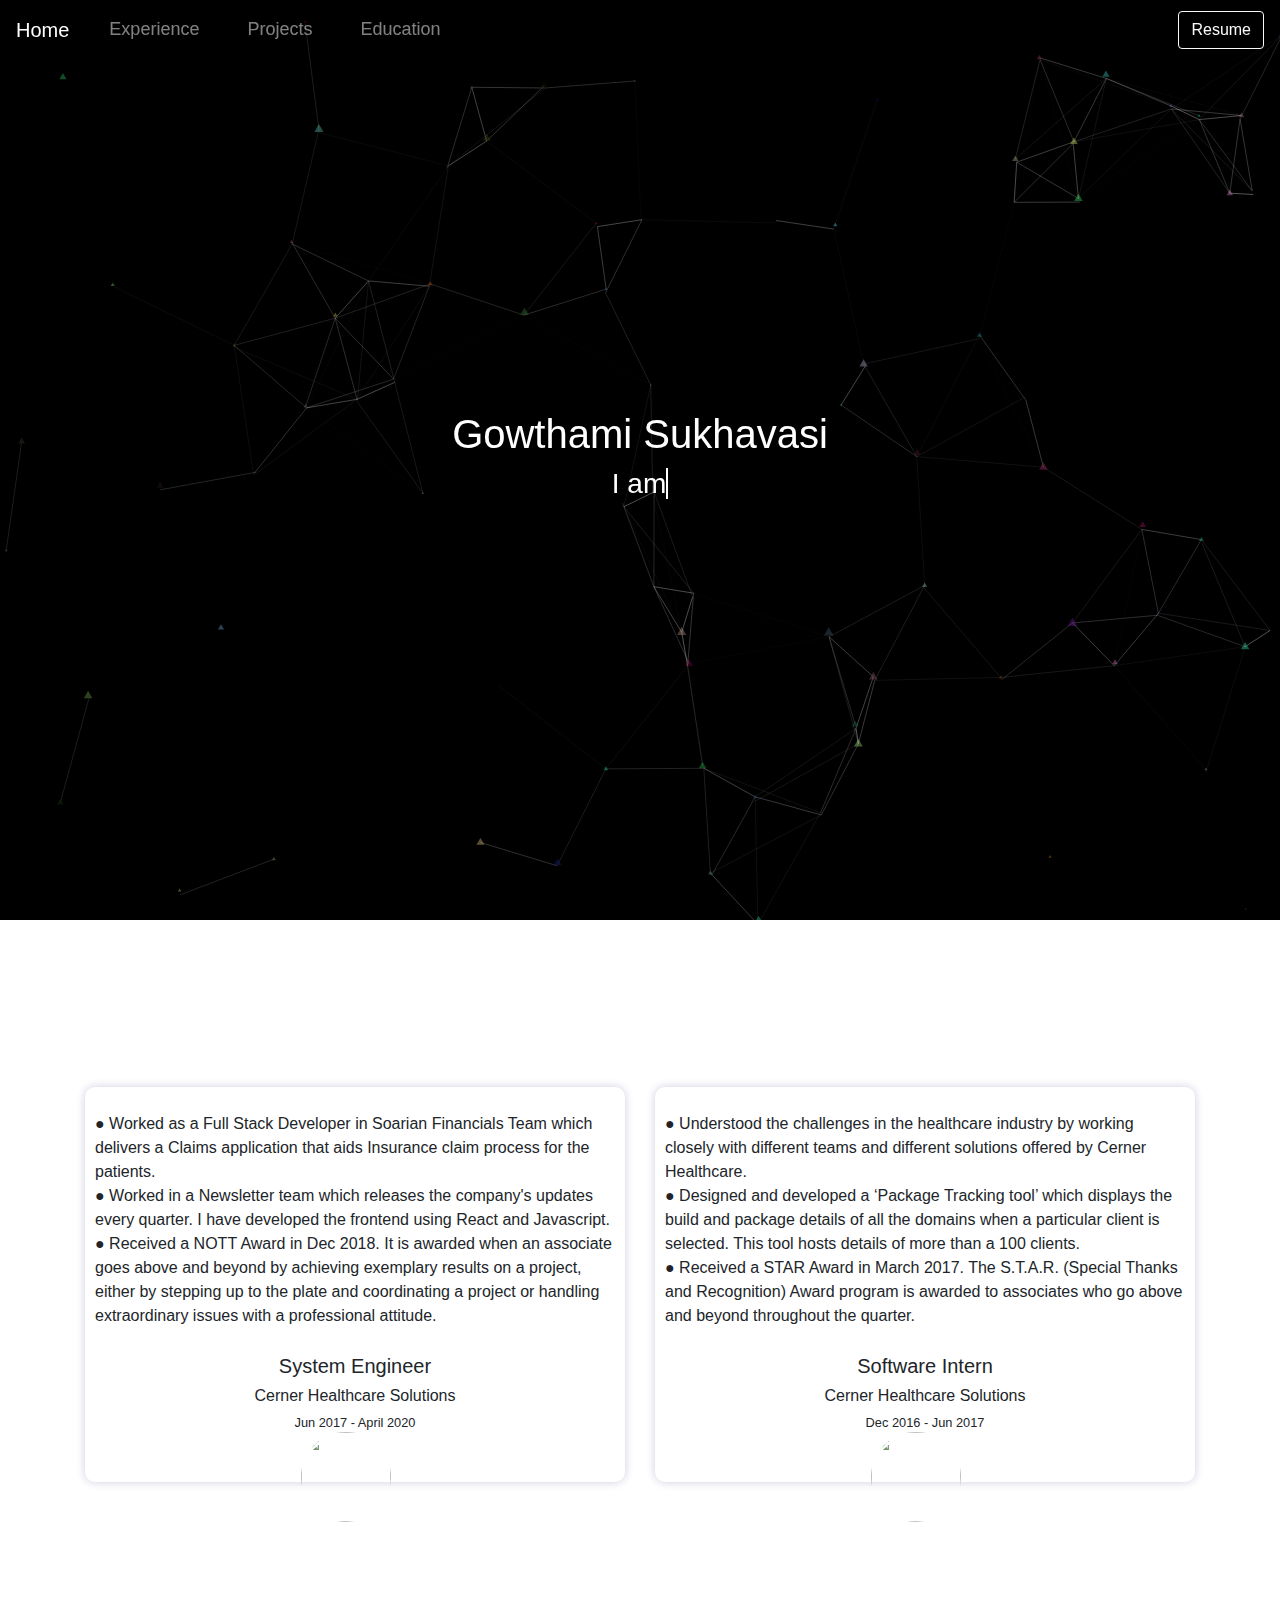
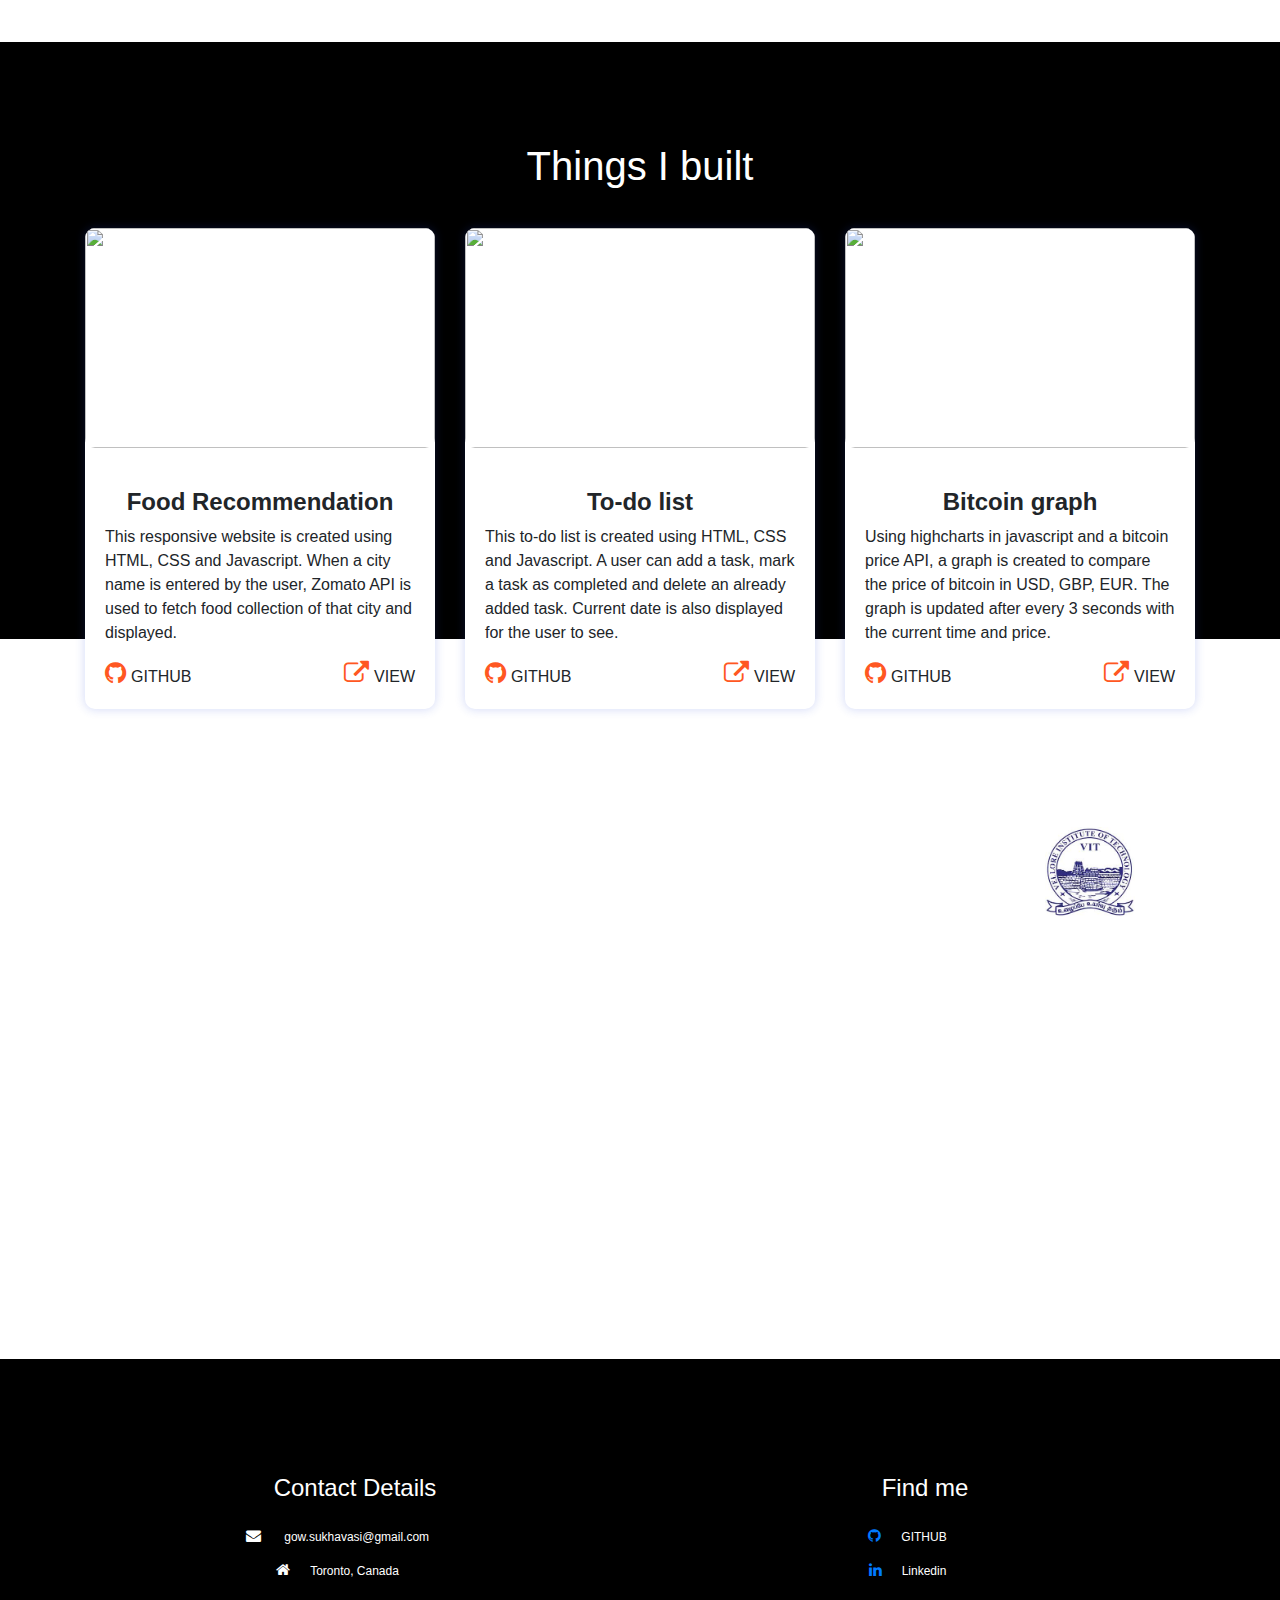
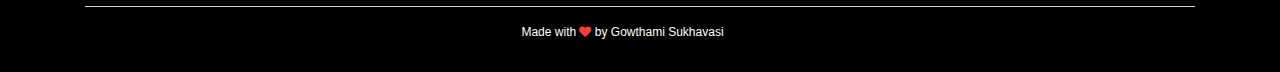
==== index.html @ 15482df0 "Added a typewriter effect" ====
<html>

<head>
    <title>Gowthami Sukhavasi Portfolio</title>
    <link rel="stylesheet" href="style.css">
    <meta name="viewport" content="width=device-width, initial-scale=1.0">
    <link rel="stylesheet" href="https://stackpath.bootstrapcdn.com/font-awesome/4.7.0/css/font-awesome.min.css">
    <link rel="stylesheet" href="https://stackpath.bootstrapcdn.com/bootstrap/4.3.1/css/bootstrap.min.css">
</head>

<body>
    <section class="header">
        <nav class="navbar navbar-expand-md navbar-dark fixed-top bg-transparent" id="nav">
            <a class="navbar-brand" href="#">Home</a>
            <button class="navbar-toggler" type="button" data-toggle="collapse" data-target="#navbarCollapse"
                aria-controls="navbarCollapse" aria-expanded="false" aria-label="Toggle navigation">
                <span class="navbar-toggler-icon"></span>
            </button>
            <div class="collapse navbar-collapse" id="navbarCollapse">
                <ul class="navbar-nav mr-auto">
                    <li class="nav-item ">
                        <a class="nav-link" href="#experience">Experience <span class="sr-only">(current)</span></a>
                    </li>
                    <li class="nav-item">
                        <a class="nav-link" href="#projects">Projects</a>
                    </li>
                    <li class="nav-item">
                        <a class="nav-link" href="#education">Education</span></a>
                    </li>
                </ul>
                <form class="form-inline mt-2 mt-md-0">
                    <button class="btn btn-outline-light my-2 my-sm-0" type="submit"
                        onclick="location.href='https://gowthami.live/Resume/'" target="_blank">Resume</button>
                </form>
            </div>
        </nav>
        <div class="name">
            <h2 class="para">Gowthami Sukhavasi</h2>
            <h3 class="typewrite" data-period="2000" data-type='["I am a Developer",
             "Code Enthusiast", "Love to read books", "Explore new places"]'>
            </h3>
        </div>
        <div id="particles-js"></div>
        <div class="scrolldown">
            <span></span>
            <span></span>
            <span></span>
        </div>
    </section>

    <section class="users-feedback" id="experience">
        <h1>Work Experience</h1>
        <div class="container">
            <div class="row">
                <div class="col-md-6 col-lg-6">
                    <div class="user-review">
                        <p>
                            ● Worked as a Full Stack Developer in Soarian Financials Team which delivers a Claims
                            application that aids Insurance claim process for the patients.
                            <br>
                            ● Worked in a Newsletter team which releases the company's updates every quarter. I have
                            developed the frontend using React and Javascript.
                            <br>
                            ● Received a NOTT Award in Dec 2018. It is awarded when an associate goes above and
                            beyond by achieving exemplary results on a project, either by stepping up to the plate and
                            coordinating a project or handling extraordinary issues with a professional attitude.
                        </p>
                        <h5>System Engineer</h5>
                        <h6>Cerner Healthcare Solutions</h6>
                        <small>Jun 2017 - April 2020</small>
                    </div>
                    <a href="https://www.cerner.com/" target="_blank"><img
                            src="https://media.glassdoor.com/sql/1242/cerner-squareLogo-1654696960872.png"></a>
                </div>
                <div class="col-md-6 col-lg-6">
                    <div class="user-review">
                        <p>● Understood the challenges in the healthcare industry by working closely with different
                            teams
                            and different solutions offered by Cerner Healthcare. <br>
                            ● Designed and developed a ‘Package Tracking tool’ which displays the build and package
                            details of all the domains when a particular client is selected. This tool hosts details of
                            more
                            than a 100 clients.<br>
                            ● Received a STAR Award in March 2017. The S.T.A.R. (Special Thanks and Recognition)
                            Award program is awarded to associates who go above and beyond throughout the quarter.
                        </p>
                        <h5>Software Intern</h5>
                        <h6>Cerner Healthcare Solutions</h6>
                        <small>Dec 2016 - Jun 2017</small>
                    </div>
                    <a href="https://www.cerner.com/" target="_blank"><img
                            src="https://media.licdn.com/dms/image/C560BAQGE9flTBMlYvA/company-logo_200_200/0/1654690655463?e=1678924800&v=beta&t=0joeyiTffqLihbryJXJaYa8uTlsFhrU3ZJEI7Dum-Hs"></a>
                </div>
            </div>
        </div>
    </section>

    <section class="features" id="projects">
        <h1>Things I built</h1>
        <div class="container">
            <div class="row">
                <div class="col-md-4">
                    <div class="feature-box">
                        <div class="feature-img">
                            <img
                                src="https://besthqwallpapers.com/Uploads/29-3-2018/46315/burgers-fast-food-delicious-food-sandwiches-harmful-food.jpg">
                        </div>
                        <div class="feature-details">
                            <h4 class="food_recommendation">Food Recommendation</h4>
                            <p>This responsive website is created using HTML, CSS and Javascript. When a city name is
                                entered by the user, Zomato API is used to fetch
                                food collection of that city and displayed.<br></p>
                            <div>
                                <span><a target="_blank"
                                        href="https://github.com/gowthami-sukhavasi/Food-recommendation"><i
                                            class="fa fa-github"></i></a>GITHUB</span>
                                <span style="float: right;"><a target="_blank"
                                        href=" https://gowthami.live/Food-recommendation/"><i
                                            class="fa fa-external-link"></i></a>VIEW</span>
                            </div>
                        </div>
                    </div>
                </div>
                <div class="col-md-4">
                    <div class="feature-box">
                        <div class="feature-img">
                            <img
                                src="https://image.freepik.com/free-photo/notes-list-christmas-composition-christmas-gift-knitted-blanket-pine-cones-fir-branches-wooden-white-background-flat-lay-top-view_3544-186.jpg">
                        </div>
                        <div class="feature-details">
                            <h4>To-do list</h4>
                            <p>This to-do list is created using HTML, CSS and Javascript.
                                A user can add a task, mark a task as completed and delete an already added task.
                                Current date is also displayed for the user to see.</p>
                            <div>
                                <span><a target="_blank" href="https://github.com/gowthami-sukhavasi/To-do-list"><i
                                            class="fa fa-github"></i></a>GITHUB</span>
                                <span style="float: right;"><a target="_blank"
                                        href="https://gowthami-sukhavasi.github.io/To-do-list/"><i
                                            class="fa fa-external-link"></i></a>VIEW</span>
                            </div>
                        </div>
                    </div>
                </div>
                <div class="col-md-4">
                    <div class="feature-box">
                        <div class="feature-img">
                            <img src="https://static.coindesk.com/wp-content/uploads/2018/03/btc-chart.jpg">
                        </div>
                        <div class="feature-details">
                            <h4>Bitcoin graph</h4>
                            <p> Using highcharts in javascript and a bitcoin price API, a graph is created to compare
                                the price of bitcoin in USD, GBP, EUR. The graph is updated after every 3 seconds with
                                the
                                current time and price.<br></p>
                            <div>
                                <span><a target="_blank" href="https://github.com/gowthami-sukhavasi/Bitcoin-price"><i
                                            class="fa fa-github"></i></a>GITHUB</span>
                                <span style="float: right;"><a target="_blank"
                                        href="https://gowthami-sukhavasi.github.io/Bitcoin-price/"><i
                                            class="fa fa-external-link"></i></a>VIEW</span>
                            </div>
                        </div>
                    </div>
                </div>
            </div>
        </div>
    </section>

    <section class="banner" id="education">
        <h1>Education</h1>
        <div class="banner-highlights">
            <div class="container">
                <div class="row">
                    <div class="col-xs-5 col-sm-6 col-md-8">
                        <h4>MS (Software Engineering)</h4>
                        <h6>May 2017</h6>
                        <h5>VIT University, Vellore, India</h5>
                        <p>Graduated with 8.93 CGPA</p>
                    </div>
                    <div class="col-xs-7 col-sm-6 col-md-4">
                        <a href="https://vit.ac.in/" target="_blank"><img src="img/VIT_Logo.jpg"></a>
                    </div>
                </div>
            </div>
        </div>
    </section>

    <section class="footer">
        <div class="container">
            <div class="row">
                <div class="col-md-6">
                    <h4>Contact Details</h4>
                    <!--<p><i class="fa fa-phone-square"></i></p>-->
                    <p><i class="fa fa-envelope"></i> gow.sukhavasi@gmail.com</p>
                    <p><i class="fa fa-home"></i>Toronto, Canada</p>
                </div>
                <div class="col-md-6">
                    <h4>Find me</h4>
                    <p><a href="https://github.com/gowthami-sukhavasi" target="_blank">
                            <i class="fa fa-github"></i></a>GITHUB</p>
                    <p><a href="https://www.linkedin.com/in/gowthami-sukhavasi/" target="_blank">
                            <i class="fa fa-linkedin" aria-hidden="true"></i></a>Linkedin</p>
                </div>
            </div>
            <hr>
            <p class="copyright">Made with <i class="fa fa-heart"></i> by Gowthami Sukhavasi</p>
        </div>
    </section>

    <script src="./jsfiles/main.js"></script>
    <script src="./jsfiles/particles.js"></script>
    <script src="./jsfiles/app.js"></script>
    <script src="./jsfiles/typewriter.js"></script>
    <script src="https://code.jquery.com/jquery-3.4.1.slim.min.js"
        integrity="sha384-J6qa4849blE2+poT4WnyKhv5vZF5SrPo0iEjwBvKU7imGFAV0wwj1yYfoRSJoZ+n"
        crossorigin="anonymous"></script>
    <script src="https://cdn.jsdelivr.net/npm/popper.js@1.16.0/dist/umd/popper.min.js"
        integrity="sha384-Q6E9RHvbIyZFJoft+2mJbHaEWldlvI9IOYy5n3zV9zzTtmI3UksdQRVvoxMfooAo"
        crossorigin="anonymous"></script>
    <script src="https://stackpath.bootstrapcdn.com/bootstrap/4.4.1/js/bootstrap.min.js"
        integrity="sha384-wfSDF2E50Y2D1uUdj0O3uMBJnjuUD4Ih7YwaYd1iqfktj0Uod8GCExl3Og8ifwB6"
        crossorigin="anonymous"></script>

</body>

</html>
---- style.css ----
* {
    padding: 0;
    margin: 0;
}

.header {
    height: 100%;
    background-color: black;
    background-size: cover;
    background-position: center;
    background-attachment: fixed;
    padding-top: 20px;
    color: #fff;
}

.name {
    display: flex;
    align-items: center;
    justify-content: center;
    /* Divs moved to center */
    position: absolute;
    font-weight: bold;
    width: 100%;
    height: 100vh;
}

.name .para {
    font-size: 40px;
    padding: 8px 24px;
    position: absolute;
    border-radius: 16px;
    /* for curved borders */
    transform: translateY(-50%);
}

.name .typewrite {
    padding-top: 35px;
}

#particles-js {
    background-color: black;
    /*background-image: linear-gradient(rgba(0,0,0,0.5),rgba(0,0,0,0.5)),url("https://www.itl.cat/pngfile/big/227-2271722_night-sky-1080p.jpg");
    */
    height: 100vh;
    background-size: cover;
    background-position: center;
}

.navbar li {
    padding-left: 1rem;
    padding-right: 1rem;
    font-size: large;
}

.navbar li:hover {
    font-size: large;
    font-weight: bold;
}

@media only screen and (max-width:424px) {
    .name .para {
        font-size: 30px;
    }
}

@media only screen and (max-width:324px) {
    .name .para {
        font-size: 20px;
    }
}

/*scroll animation*/
.scrolldown {
    position: absolute;
    bottom: 10px;
    left: 50%;
    width: 40px;
    height: 40px;

    transform: translateY(-80px) translateX(-50%) rotate(45deg);

}

.scrolldown span {
    position: absolute;
    top: 0;
    left: 0;
    display: block;
    width: 100%;
    height: 100%;
    border-bottom: 2px solid #fff;
    border-right: 2px solid #fff;
    animation: animate 1.5s linear infinite;
    opacity: 0;

}

.scrolldown span:nth-child(1) {
    transform: translate(-15px, -15px);
    animation-delay: -0.4s;
}

.scrolldown span:nth-child(2) {
    transform: translate(0, 0);
    animation-delay: -0.2s;
}

.scrolldown span:nth-child(3) {
    transform: translate(15px, 15px);
    animation-delay: 0s;
}

@keyframes animate {
    0% {
        top: -5px;
        left: -5px;
        opacity: 0;
    }

    25% {
        top: 0px;
        left: 0px;
        opacity: 1;
    }

    50%,
    100% {
        top: 5px;
        left: 5px;
        opacity: 0;
    }
}

/*header section ends*/

/*work experience starts*/
.users-feedback {
    padding: 100px 0;
    background-image: url("https://images.unsplash.com/photo-1514483127413-f72f273478c3?ixlib=rb-4.0.3&ixid=MnwxMjA3fDB8MHxwaG90by1wYWdlfHx8fGVufDB8fHx8&auto=format&fit=crop&w=1740&q=80");
    background-size: cover;
    background-position: center;
    background-attachment: fixed;
}

.users-feedback h1 {
    color: white;
    text-align: center;
    padding-top: 1px;
    padding-bottom: 30px;
}

.user-review {
    text-align: center;
    box-shadow: 0 0 10px 0 rgba(0, 0, 100, 0.2);
    padding-bottom: 50px;
    background-color: white;
    border-radius: 10px;
}

.user-review p {
    padding: 25px 10px 10px 10px;
    text-align: left;
}

.users-feedback img {
    width: 90px;
    height: 90px;
    border-radius: 50%;
    position: relative;
    margin: -50px 0 20px 40%;
}

.users-feedback img:hover {
    transform: scale(1.1);
}

@media only screen and (max-width:991px) {
    .users-feedback .row {
        padding: 0;
        margin: 0;
    }
}

/*feedback ends*/
/*features*/
.features {
    padding: 100px 0;
    background-color: black;
}

.features h1 {
    text-align: center;
    padding-bottom: 30px;
    color: white;
}

.feature-box {
    background-color: white;
}

.feature-img img {
    width: 100%;
    max-height: 220px;
    border-radius: 10px;
    transition: 0.5s;
}

.feature-img {
    position: relative;
}

.feature-img img:hover {
    transform: scale(1.1);
}

.features span .fa:hover {
    transform: scale(1.1);
    color: dodgerblue;
}

.features .fa {
    font-size: 25px;
    color: #ff5722;
}

.feature-details {
    padding: 20px;
}

.feature-details h4 {
    font-weight: 600;
    margin-top: 20px;
    text-align: center;
}

.feature-details .fa {
    margin-right: 5px;
}

.feature-box {
    box-shadow: 0 0 10px 1px rgba(37, 73, 214, 0.18);
    margin-bottom: 30px;
    border-radius: 10px;
}

/*features ends*/

/*banner starts*/
.banner {
    height: 80%;
    background-image: url("https://images.unsplash.com/photo-1514483127413-f72f273478c3?ixlib=rb-4.0.3&ixid=MnwxMjA3fDB8MHxwaG90by1wYWdlfHx8fGVufDB8fHx8&auto=format&fit=crop&w=1740&q=80");
    background-position: center;
    background-size: cover;
    background-attachment: fixed;
    padding-top: 4%;
}

.banner h1 {
    text-align: center;
    padding-top: 1px;
    color: white;

}

.banner-highlights {
    padding: 70px 0;
    text-align: center;
    color: white;

}

.banner-highlights img {
    width: 90px;
    height: 90px;
    border-radius: 10%;
    position: relative;
    margin: 10px 0 20px 40%;
}

@media only screen and (max-width:575px) {
    .banner-highlights {
        padding: 20px 0;

    }

    .banner-highlights img {
        width: 90px;
        height: 90px;
        border-radius: 10%;
        position: relative;
        margin: 50px 0 0 -1%;
    }
}

/*banner ends*/
/*footer starts*/
.footer {
    padding: 100px 20px 15px;
    /*background-image: linear-gradient(#2d557d,#9610fb);*/
    background-color: black;
    color: #fff;
}

.footer-logo {
    width: 150px;
    margin-top: 15px;
    margin-bottom: 15px;
}

.footer h4 {
    text-align: center;
    margin-top: 15px;
    margin-bottom: 25px;
}

.footer p {
    font-size: 12px;
    text-align: center;
    padding-right: 35px;
}

.footer .row .fa {
    padding-right: 20px;
    font-size: 15px;
}

.footer hr {
    margin-top: 10px;
    background: #efefef;
}

.fa-heart {
    margin 0 5px;
    color: #f44336;
}

.footer .copyright {
    text-align: center;

}
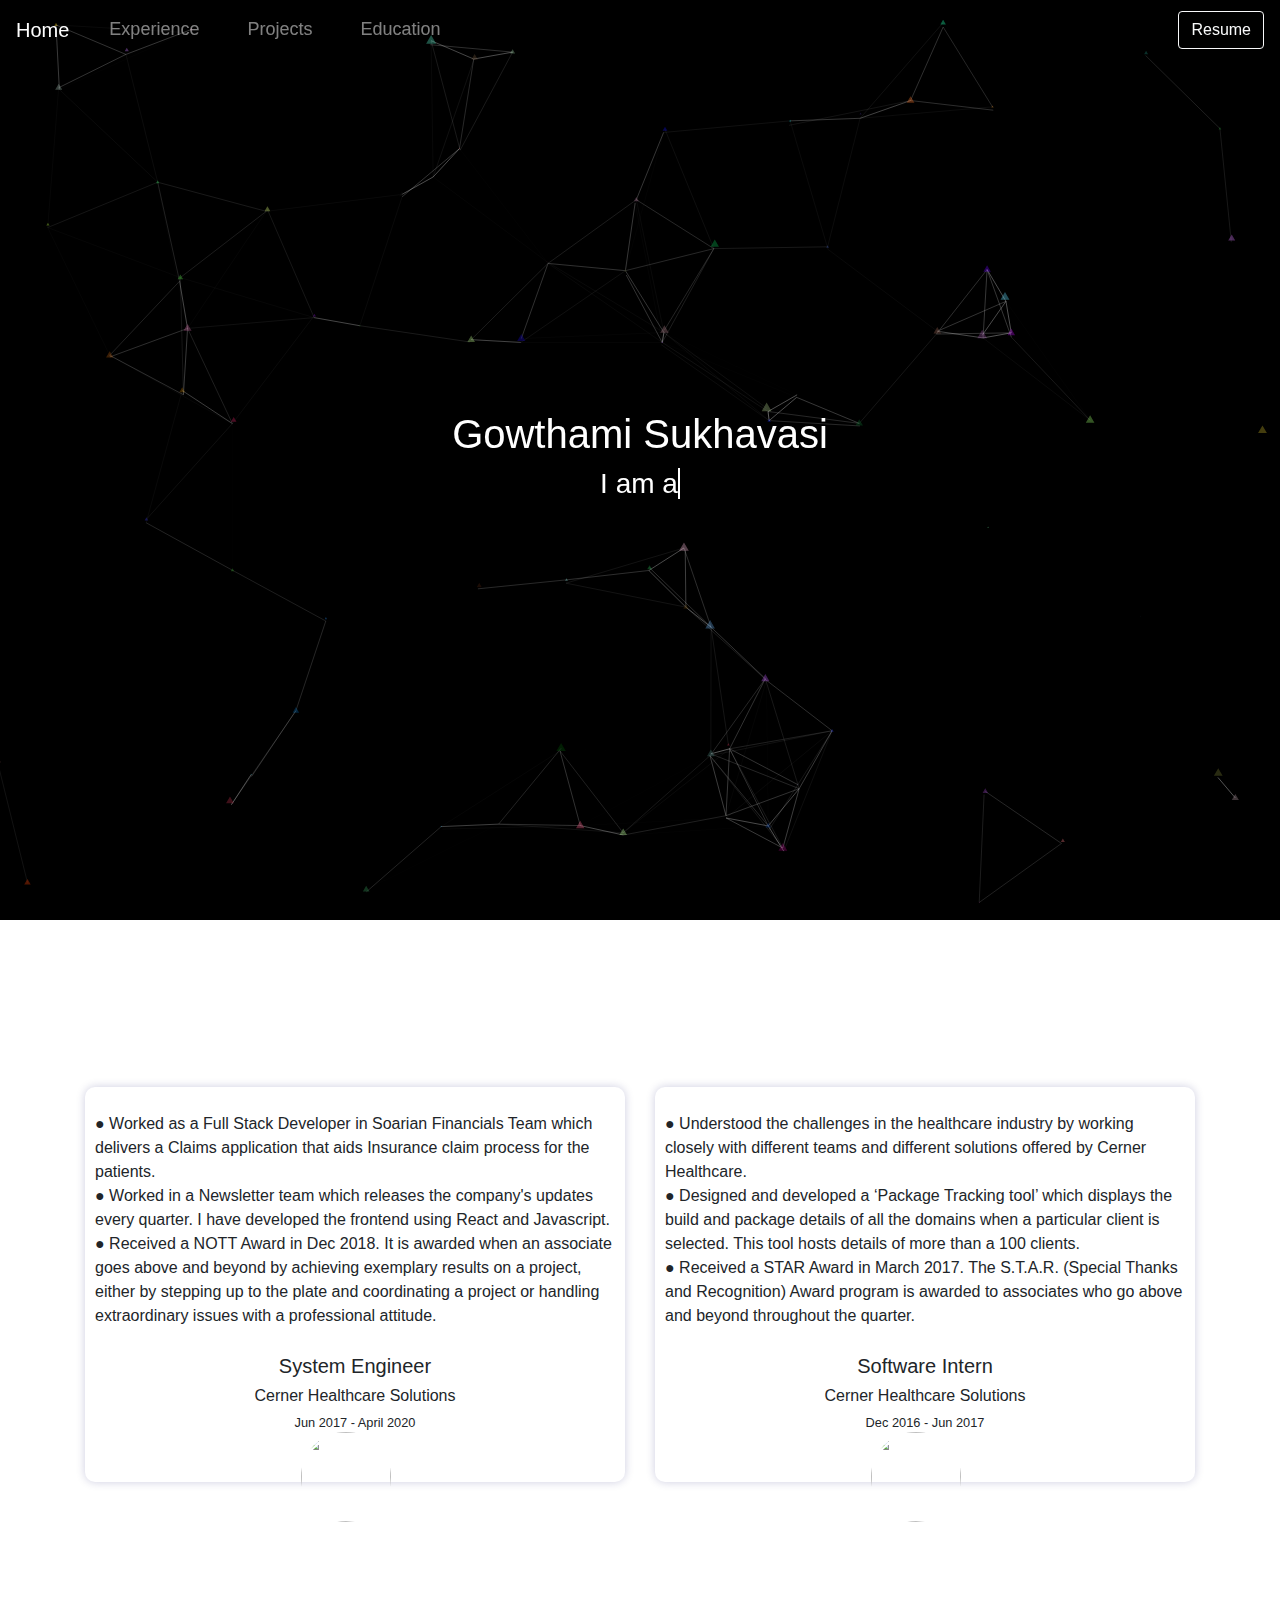
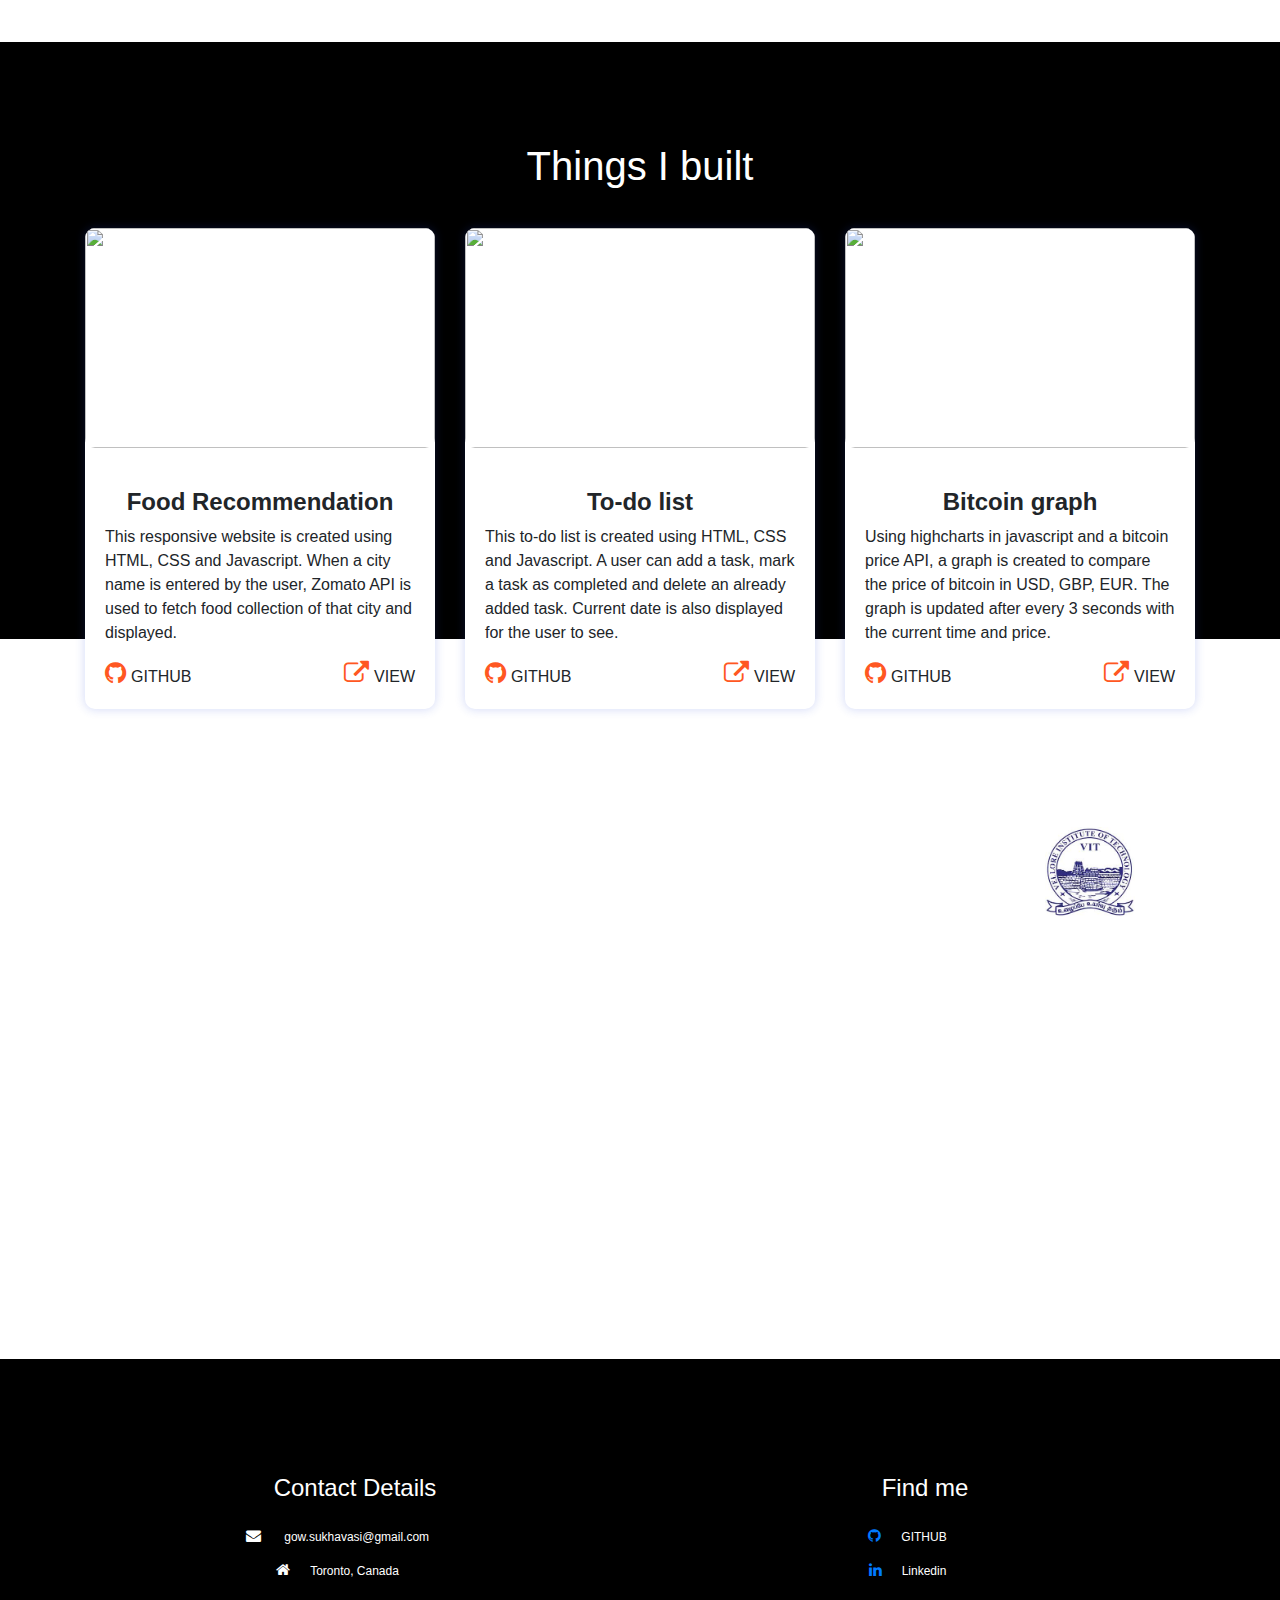
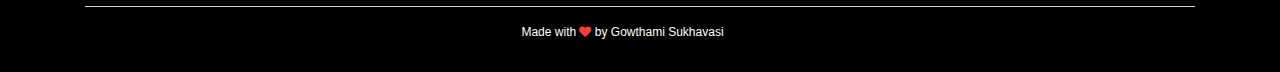
==== commit de7f6092: "Added a span class to typewriter" ====
--- a/index.html
+++ b/index.html
@@ -37,7 +37,7 @@
         <div class="name">
             <h2 class="para">Gowthami Sukhavasi</h2>
             <h3 class="typewrite" data-period="2000" data-type='["I am a Developer",
-             "Code Enthusiast", "Love to read books", "Explore new places"]'>
+             "Code Enthusiast", "Love to read books", "Like to explore new places"]'> <span class="wrap"></span>
             </h3>
         </div>
         <div id="particles-js"></div>
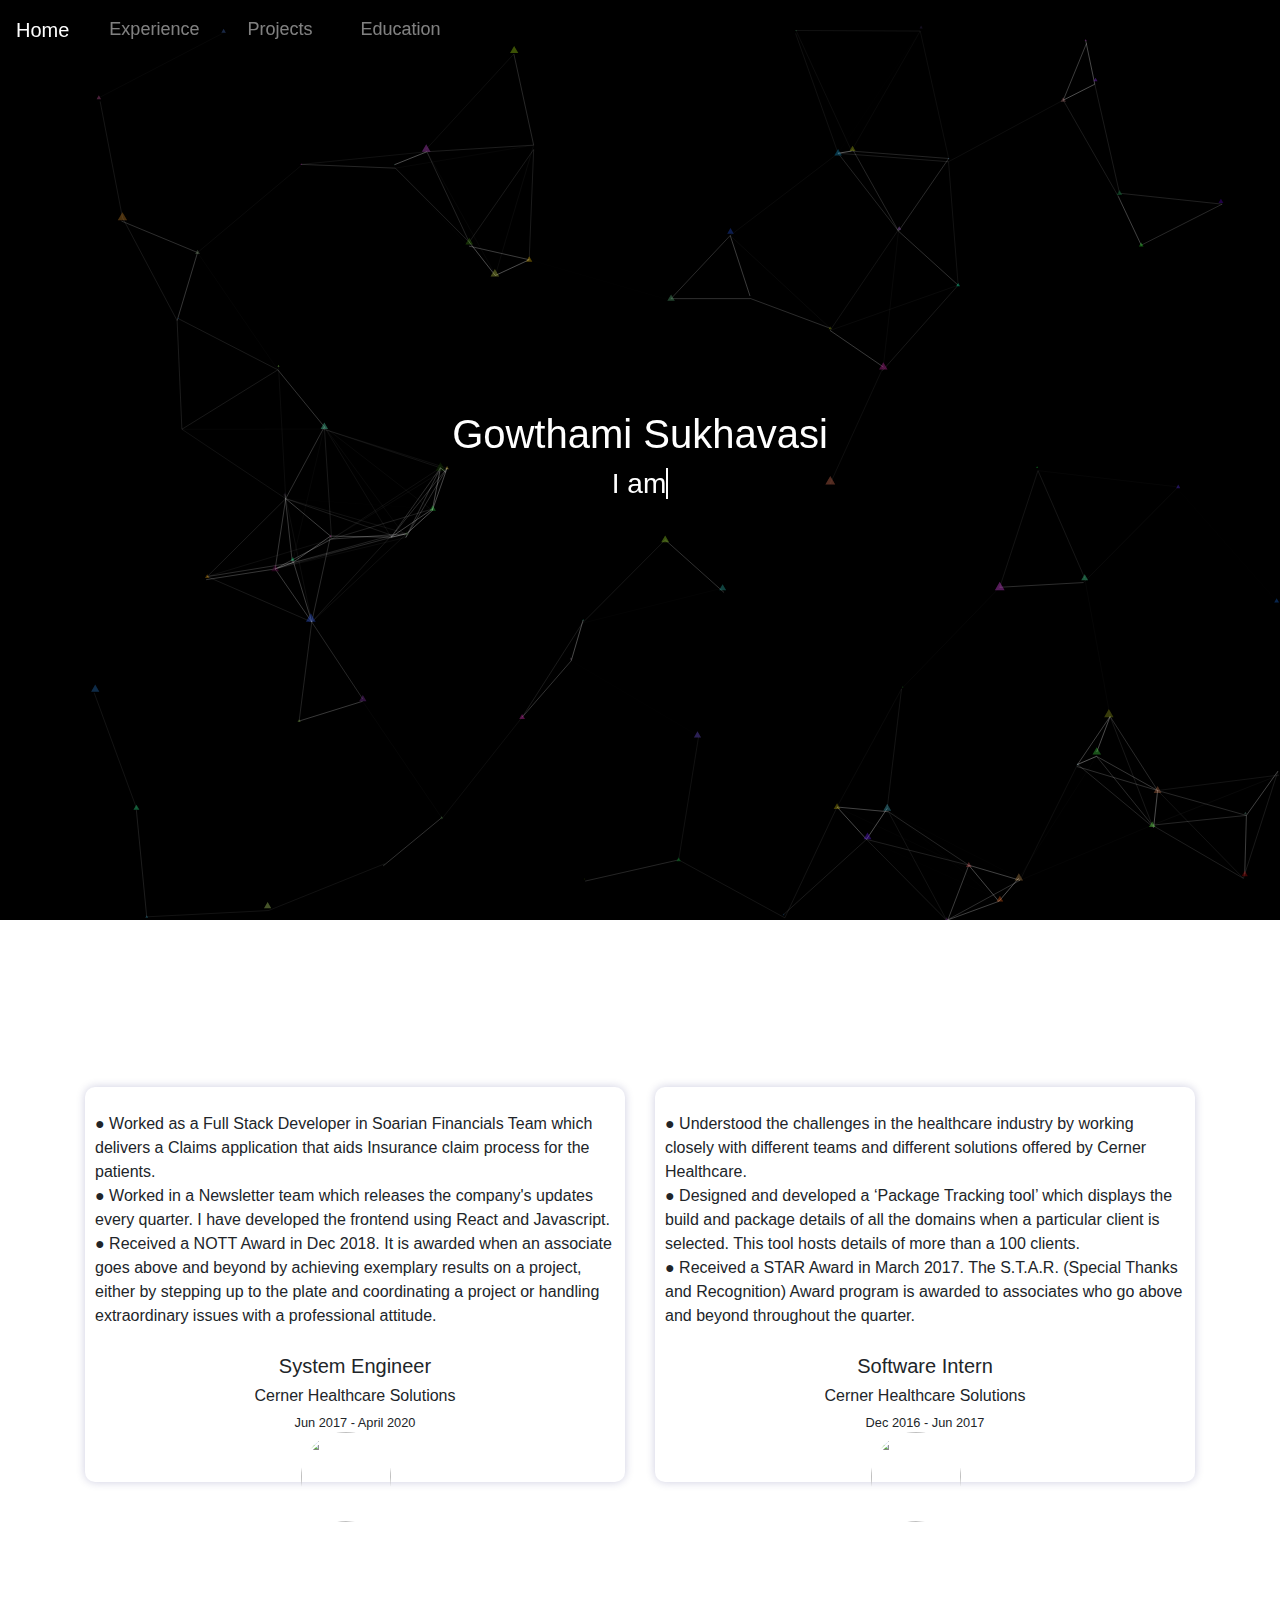
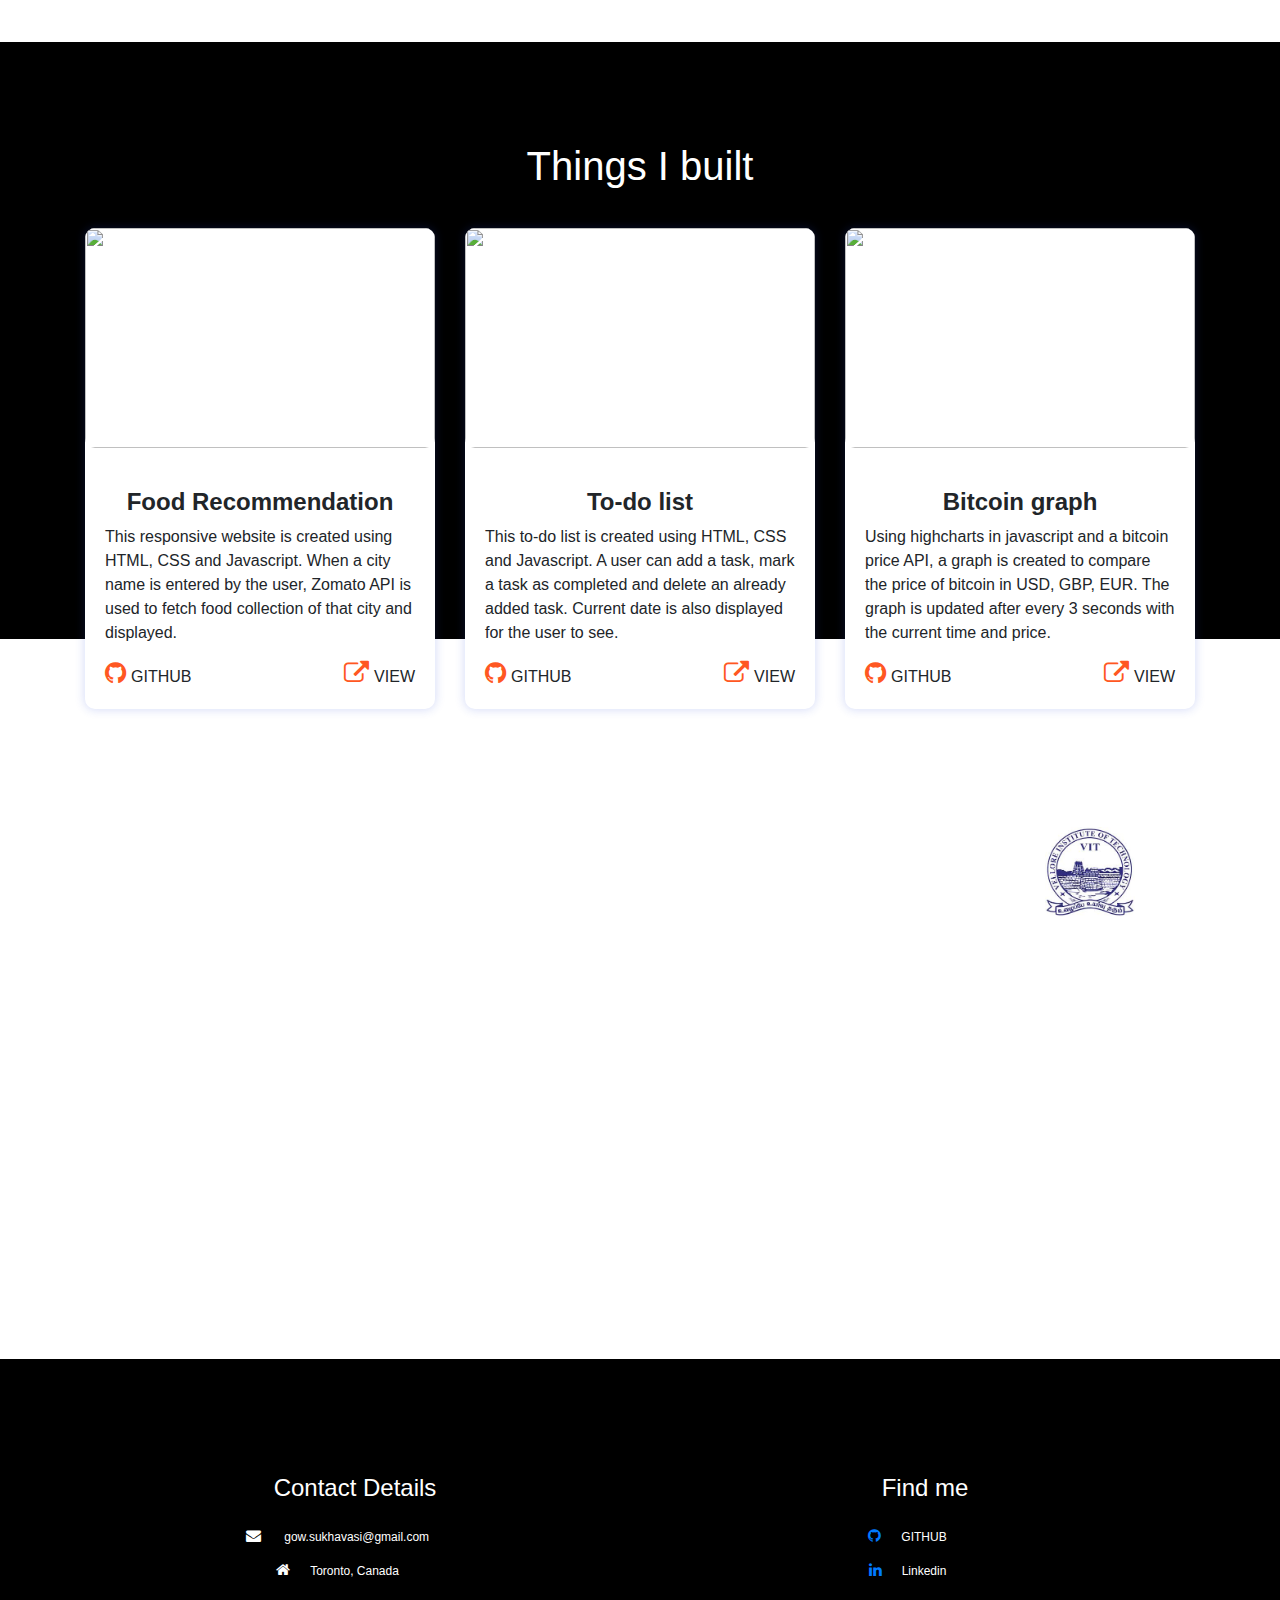
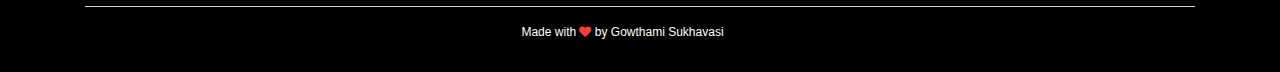
==== commit 46863276: "Updated images to have links" ====
--- a/index.html
+++ b/index.html
@@ -28,10 +28,10 @@
                         <a class="nav-link" href="#education">Education</span></a>
                     </li>
                 </ul>
-                <form class="form-inline mt-2 mt-md-0">
+                <!-- <form class="form-inline mt-2 mt-md-0">
                     <button class="btn btn-outline-light my-2 my-sm-0" type="submit"
                         onclick="location.href='https://gowthami.live/Resume/'" target="_blank">Resume</button>
-                </form>
+                </form> -->
             </div>
         </nav>
         <div class="name">
@@ -102,8 +102,12 @@
                 <div class="col-md-4">
                     <div class="feature-box">
                         <div class="feature-img">
-                            <img
-                                src="https://besthqwallpapers.com/Uploads/29-3-2018/46315/burgers-fast-food-delicious-food-sandwiches-harmful-food.jpg">
+                           
+                                <a target="_blank"
+                                        href=" https://gowthami.live/Food-recommendation/"> 
+                                        <img
+                                        src="https://besthqwallpapers.com/Uploads/29-3-2018/46315/burgers-fast-food-delicious-food-sandwiches-harmful-food.jpg">
+                                    </a>
                         </div>
                         <div class="feature-details">
                             <h4 class="food_recommendation">Food Recommendation</h4>
@@ -124,9 +128,12 @@
                 <div class="col-md-4">
                     <div class="feature-box">
                         <div class="feature-img">
-                            <img
-                                src="https://image.freepik.com/free-photo/notes-list-christmas-composition-christmas-gift-knitted-blanket-pine-cones-fir-branches-wooden-white-background-flat-lay-top-view_3544-186.jpg">
-                        </div>
+                            <a target="_blank"
+                                        href="https://gowthami-sukhavasi.github.io/To-do-list/">
+                                        <img
+                                        src="https://image.freepik.com/free-photo/notes-list-christmas-composition-christmas-gift-knitted-blanket-pine-cones-fir-branches-wooden-white-background-flat-lay-top-view_3544-186.jpg">        
+                                    </a>
+                            </div>
                         <div class="feature-details">
                             <h4>To-do list</h4>
                             <p>This to-do list is created using HTML, CSS and Javascript.
@@ -145,7 +152,10 @@
                 <div class="col-md-4">
                     <div class="feature-box">
                         <div class="feature-img">
-                            <img src="https://static.coindesk.com/wp-content/uploads/2018/03/btc-chart.jpg">
+                            <a target="_blank"
+                                        href="https://gowthami-sukhavasi.github.io/Bitcoin-price/">
+                                        <img src="https://static.coindesk.com/wp-content/uploads/2018/03/btc-chart.jpg">
+                                    </a>
                         </div>
                         <div class="feature-details">
                             <h4>Bitcoin graph</h4>
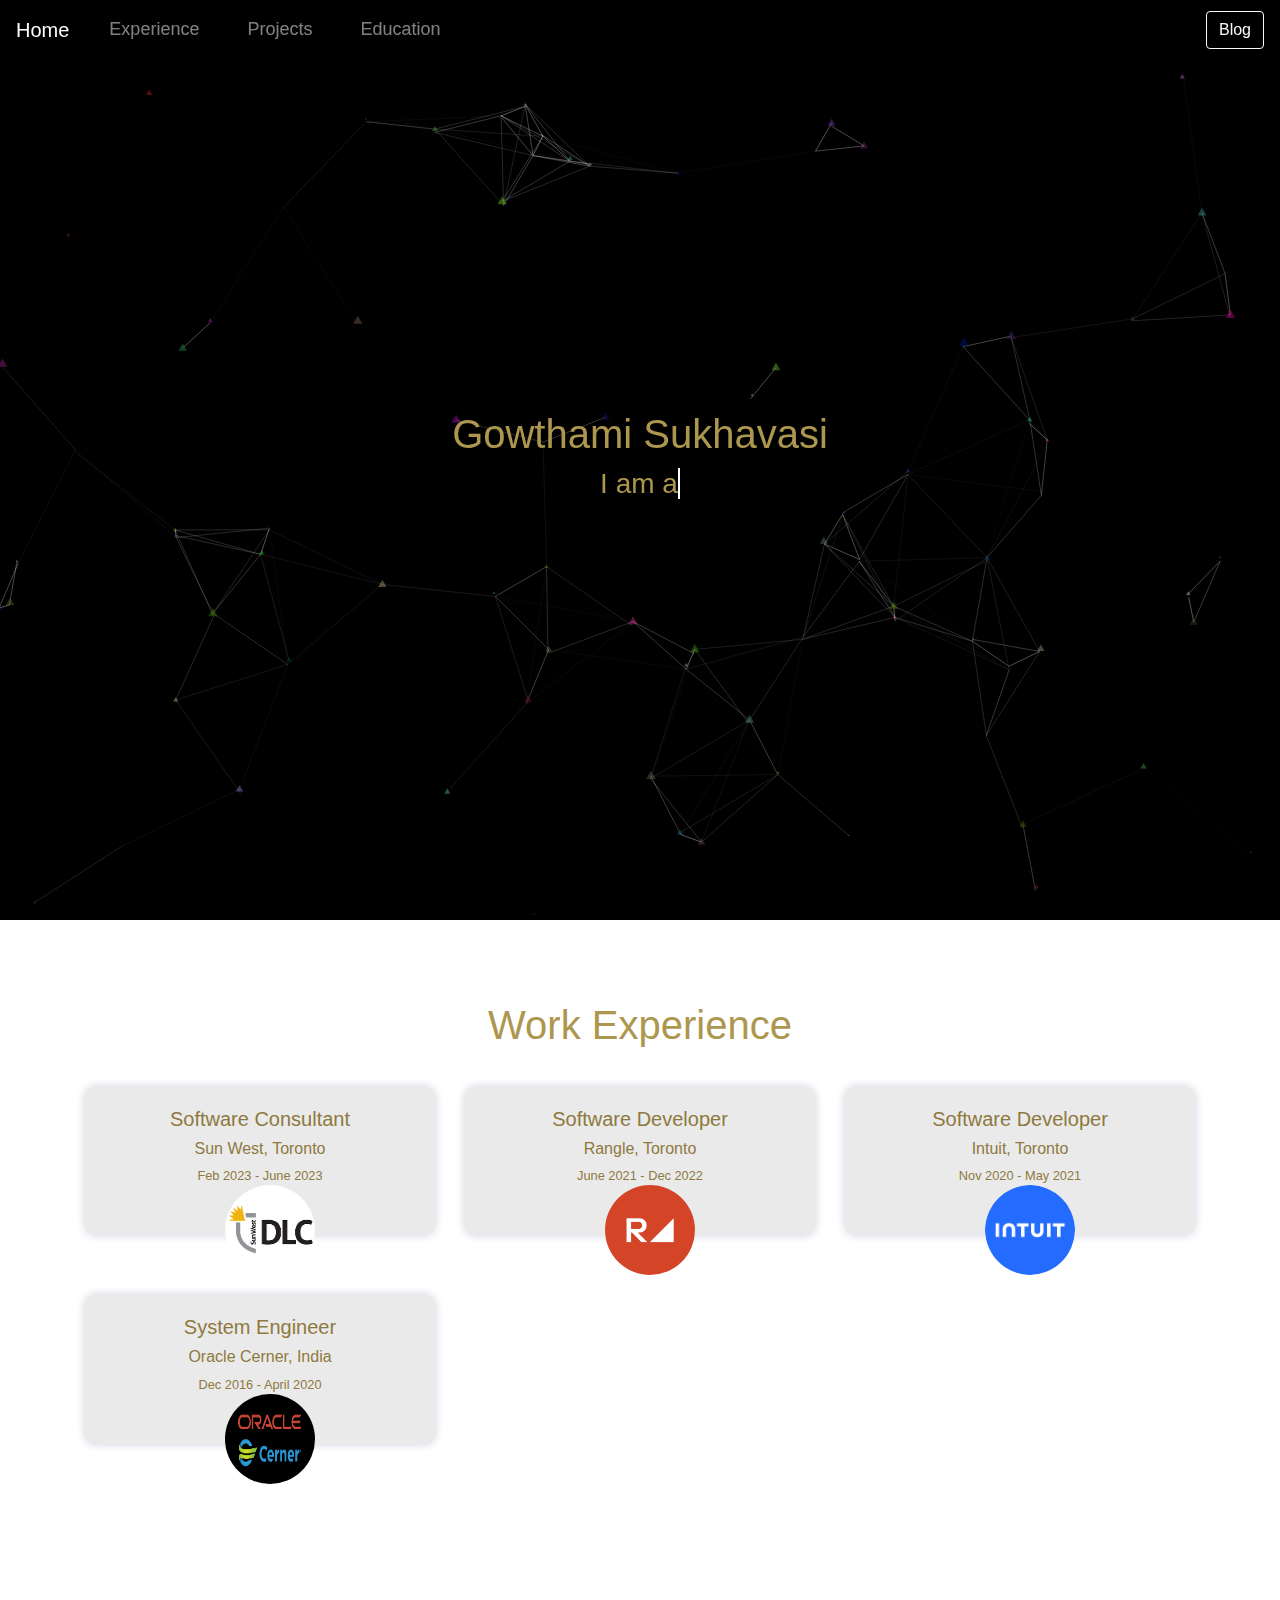
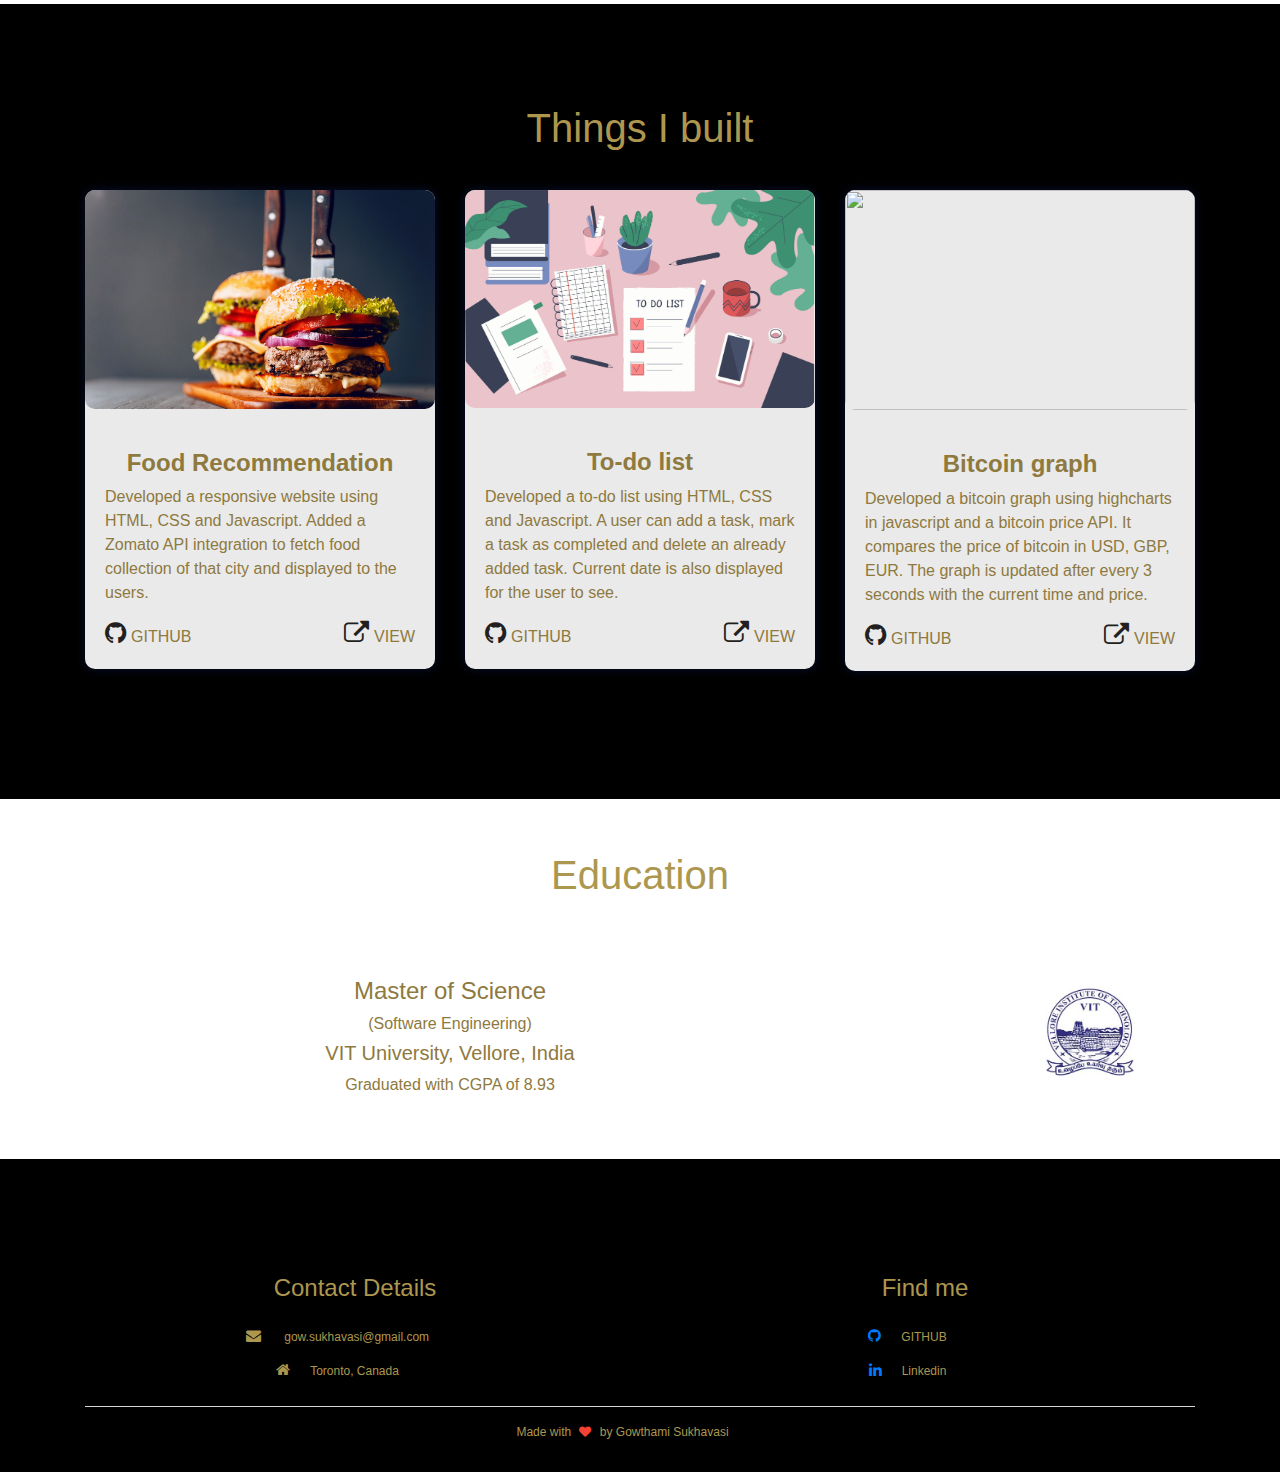
==== commit f93449d5: "Added experience and updated class names" ====
--- a/index.html
+++ b/index.html
@@ -28,10 +28,9 @@
                         <a class="nav-link" href="#education">Education</span></a>
                     </li>
                 </ul>
-                <!-- <form class="form-inline mt-2 mt-md-0">
-                    <button class="btn btn-outline-light my-2 my-sm-0" type="submit"
-                        onclick="location.href='https://gowthami.live/Resume/'" target="_blank">Resume</button>
-                </form> -->
+                <form class="form-inline mt-2 mt-md-0" target="_blank" action="https://gowthamicodes.substack.com/">
+                    <button class="btn btn-outline-light my-2 my-sm-0" type="submit"> Blog</button>
+                </form>
             </div>
         </nav>
         <div class="name">
@@ -48,72 +47,65 @@
         </div>
     </section>
 
-    <section class="users-feedback" id="experience">
+    <section class="user-experience" id="experience">
         <h1>Work Experience</h1>
         <div class="container">
             <div class="row">
-                <div class="col-md-6 col-lg-6">
-                    <div class="user-review">
-                        <p>
-                            ● Worked as a Full Stack Developer in Soarian Financials Team which delivers a Claims
-                            application that aids Insurance claim process for the patients.
-                            <br>
-                            ● Worked in a Newsletter team which releases the company's updates every quarter. I have
-                            developed the frontend using React and Javascript.
-                            <br>
-                            ● Received a NOTT Award in Dec 2018. It is awarded when an associate goes above and
-                            beyond by achieving exemplary results on a project, either by stepping up to the plate and
-                            coordinating a project or handling extraordinary issues with a professional attitude.
-                        </p>
+                <div class="col-md-6 col-lg-4">
+                    <div class="user-details">
+                        <h5>Software Consultant</h5>
+                        <h6>Sun West, Toronto</h6>
+                        <small>Feb 2023 - June 2023</small>
+                    </div>
+                    <a href="https://www.sunwestdlc.ca/" target="_blank"><img src="img/SunWest_Logo.png"></a>
+                </div>
+                <div class="col-md-6 col-lg-4">
+                    <div class="user-details">
+                        <h5>Software Developer</h5>
+                        <h6>Rangle, Toronto</h6>
+                        <small>June 2021 - Dec 2022</small>
+                    </div>
+                    <a href="https://rangle.io/" target="_blank"><img src="img/Rangle_Logo.png"></a>
+                </div>
+
+                <div class="col-md-6 col-lg-4">
+                    <div class="user-details">
+
+                        <h5>Software Developer</h5>
+                        <h6>Intuit, Toronto</h6>
+                        <small>Nov 2020 - May 2021</small>
+                    </div>
+                    <a href="https://www.intuit.com/ca/" target="_blank"><img src="img/Intuit_Logo.png"></a>
+                </div>
+                <div class="col-md-6 col-lg-4">
+                    <div class="user-details">
                         <h5>System Engineer</h5>
-                        <h6>Cerner Healthcare Solutions</h6>
-                        <small>Jun 2017 - April 2020</small>
-                    </div>
-                    <a href="https://www.cerner.com/" target="_blank"><img
-                            src="https://media.glassdoor.com/sql/1242/cerner-squareLogo-1654696960872.png"></a>
-                </div>
-                <div class="col-md-6 col-lg-6">
-                    <div class="user-review">
-                        <p>● Understood the challenges in the healthcare industry by working closely with different
-                            teams
-                            and different solutions offered by Cerner Healthcare. <br>
-                            ● Designed and developed a ‘Package Tracking tool’ which displays the build and package
-                            details of all the domains when a particular client is selected. This tool hosts details of
-                            more
-                            than a 100 clients.<br>
-                            ● Received a STAR Award in March 2017. The S.T.A.R. (Special Thanks and Recognition)
-                            Award program is awarded to associates who go above and beyond throughout the quarter.
-                        </p>
-                        <h5>Software Intern</h5>
-                        <h6>Cerner Healthcare Solutions</h6>
-                        <small>Dec 2016 - Jun 2017</small>
-                    </div>
-                    <a href="https://www.cerner.com/" target="_blank"><img
-                            src="https://media.licdn.com/dms/image/C560BAQGE9flTBMlYvA/company-logo_200_200/0/1654690655463?e=1678924800&v=beta&t=0joeyiTffqLihbryJXJaYa8uTlsFhrU3ZJEI7Dum-Hs"></a>
-                </div>
-            </div>
-        </div>
-    </section>
-
-    <section class="features" id="projects">
+                        <h6>Oracle Cerner, India</h6>
+                        <small>Dec 2016 - April 2020</small>
+                    </div>
+                    <a href="https://www.cerner.com/" target="_blank"><img src="img/Cerner-Logo.png"></a>
+                </div>
+            </div>
+        </div>
+    </section>
+
+    <section class="projects" id="projects">
         <h1>Things I built</h1>
         <div class="container">
             <div class="row">
                 <div class="col-md-4">
-                    <div class="feature-box">
-                        <div class="feature-img">
-                           
-                                <a target="_blank"
-                                        href=" https://gowthami.live/Food-recommendation/"> 
-                                        <img
-                                        src="https://besthqwallpapers.com/Uploads/29-3-2018/46315/burgers-fast-food-delicious-food-sandwiches-harmful-food.jpg">
-                                    </a>
-                        </div>
-                        <div class="feature-details">
+                    <div class="project-box">
+                        <div class="project-img">
+
+                            <a target="_blank" href=" https://gowthami.live/Food-recommendation/">
+                                <img src="img/burgers.jpeg">
+                            </a>
+                        </div>
+                        <div class="project-details">
                             <h4 class="food_recommendation">Food Recommendation</h4>
-                            <p>This responsive website is created using HTML, CSS and Javascript. When a city name is
-                                entered by the user, Zomato API is used to fetch
-                                food collection of that city and displayed.<br></p>
+                            <p>Developed a responsive website using HTML, CSS and Javascript. Added a Zomato API
+                                integration to fetch
+                                food collection of that city and displayed to the users.<br></p>
                             <div>
                                 <span><a target="_blank"
                                         href="https://github.com/gowthami-sukhavasi/Food-recommendation"><i
@@ -126,17 +118,15 @@
                     </div>
                 </div>
                 <div class="col-md-4">
-                    <div class="feature-box">
-                        <div class="feature-img">
-                            <a target="_blank"
-                                        href="https://gowthami-sukhavasi.github.io/To-do-list/">
-                                        <img
-                                        src="https://image.freepik.com/free-photo/notes-list-christmas-composition-christmas-gift-knitted-blanket-pine-cones-fir-branches-wooden-white-background-flat-lay-top-view_3544-186.jpg">        
-                                    </a>
-                            </div>
-                        <div class="feature-details">
+                    <div class="project-box">
+                        <div class="project-img">
+                            <a target="_blank" href="https://gowthami-sukhavasi.github.io/To-do-list/">
+                                <img src="img/to-do-list.jpeg">
+                            </a>
+                        </div>
+                        <div class="project-details">
                             <h4>To-do list</h4>
-                            <p>This to-do list is created using HTML, CSS and Javascript.
+                            <p>Developed a to-do list using HTML, CSS and Javascript.
                                 A user can add a task, mark a task as completed and delete an already added task.
                                 Current date is also displayed for the user to see.</p>
                             <div>
@@ -150,19 +140,19 @@
                     </div>
                 </div>
                 <div class="col-md-4">
-                    <div class="feature-box">
-                        <div class="feature-img">
-                            <a target="_blank"
-                                        href="https://gowthami-sukhavasi.github.io/Bitcoin-price/">
-                                        <img src="https://static.coindesk.com/wp-content/uploads/2018/03/btc-chart.jpg">
-                                    </a>
-                        </div>
-                        <div class="feature-details">
+                    <div class="project-box">
+                        <div class="project-img">
+                            <a target="_blank" href="https://gowthami-sukhavasi.github.io/Bitcoin-price/">
+                                <img
+                                    src="https://c8.alamy.com/comp/M310CF/golden-bitcoin-crypto-currency-symbol-coin-on-silver-diamond-steel-M310CF.jpg">
+                            </a>
+                        </div>
+                        <div class="project-details">
                             <h4>Bitcoin graph</h4>
-                            <p> Using highcharts in javascript and a bitcoin price API, a graph is created to compare
+                            <p> Developed a bitcoin graph using highcharts in javascript and a bitcoin price API. It
+                                compares
                                 the price of bitcoin in USD, GBP, EUR. The graph is updated after every 3 seconds with
-                                the
-                                current time and price.<br></p>
+                                the current time and price.</p>
                             <div>
                                 <span><a target="_blank" href="https://github.com/gowthami-sukhavasi/Bitcoin-price"><i
                                             class="fa fa-github"></i></a>GITHUB</span>
@@ -177,16 +167,16 @@
         </div>
     </section>
 
-    <section class="banner" id="education">
+    <section class="education" id="education">
         <h1>Education</h1>
-        <div class="banner-highlights">
+        <div class="education-highlights">
             <div class="container">
                 <div class="row">
                     <div class="col-xs-5 col-sm-6 col-md-8">
-                        <h4>MS (Software Engineering)</h4>
-                        <h6>May 2017</h6>
+                        <h4>Master of Science</h4>
+                        <h6>(Software Engineering)</h6>
                         <h5>VIT University, Vellore, India</h5>
-                        <p>Graduated with 8.93 CGPA</p>
+                        <p>Graduated with CGPA of 8.93</p>
                     </div>
                     <div class="col-xs-7 col-sm-6 col-md-4">
                         <a href="https://vit.ac.in/" target="_blank"><img src="img/VIT_Logo.jpg"></a>
--- a/style.css
+++ b/style.css
@@ -10,7 +10,7 @@
     background-position: center;
     background-attachment: fixed;
     padding-top: 20px;
-    color: #fff;
+    color: #AD974F;
 }
 
 .name {
@@ -46,6 +46,7 @@
     background-position: center;
 }
 
+
 .navbar li {
     padding-left: 1rem;
     padding-right: 1rem;
@@ -88,7 +89,7 @@
     display: block;
     width: 100%;
     height: 100%;
-    border-bottom: 2px solid #fff;
+    border-bottom: 2px solid #8E793E;
     border-right: 2px solid #fff;
     animation: animate 1.5s linear infinite;
     opacity: 0;
@@ -134,7 +135,7 @@
 /*header section ends*/
 
 /*work experience starts*/
-.users-feedback {
+.user-experience {
     padding: 100px 0;
     background-image: url("https://images.unsplash.com/photo-1514483127413-f72f273478c3?ixlib=rb-4.0.3&ixid=MnwxMjA3fDB8MHxwaG90by1wYWdlfHx8fGVufDB8fHx8&auto=format&fit=crop&w=1740&q=80");
     background-size: cover;
@@ -142,27 +143,29 @@
     background-attachment: fixed;
 }
 
-.users-feedback h1 {
-    color: white;
+.user-experience h1 {
+    color: #AD974F;
     text-align: center;
     padding-top: 1px;
     padding-bottom: 30px;
 }
 
-.user-review {
+.user-details {
     text-align: center;
     box-shadow: 0 0 10px 0 rgba(0, 0, 100, 0.2);
+    padding-top: 20px;
     padding-bottom: 50px;
-    background-color: white;
+    background-color: #EAEAEA;
     border-radius: 10px;
-}
-
-.user-review p {
+    color: #8E793E;
+}
+
+.user-details p {
     padding: 25px 10px 10px 10px;
     text-align: left;
 }
 
-.users-feedback img {
+.user-experience img {
     width: 90px;
     height: 90px;
     border-radius: 50%;
@@ -170,84 +173,86 @@
     margin: -50px 0 20px 40%;
 }
 
-.users-feedback img:hover {
+.user-experience img:hover {
     transform: scale(1.1);
 }
 
 @media only screen and (max-width:991px) {
-    .users-feedback .row {
+    .user-experience .row {
         padding: 0;
         margin: 0;
     }
 }
 
 /*feedback ends*/
-/*features*/
-.features {
+/* projects starts*/
+.projects {
     padding: 100px 0;
     background-color: black;
-}
-
-.features h1 {
+    color: #8E793E;
+}
+
+.projects h1 {
     text-align: center;
     padding-bottom: 30px;
-    color: white;
-}
-
-.feature-box {
-    background-color: white;
-}
-
-.feature-img img {
+    color: #AD974F;
+}
+
+.project-box {
+    background-color: #EAEAEA;
+    max-height: 650px;
+}
+
+.project-img img {
     width: 100%;
     max-height: 220px;
     border-radius: 10px;
     transition: 0.5s;
 }
 
-.feature-img {
+.project-img {
     position: relative;
 }
 
-.feature-img img:hover {
+.project-img img:hover {
     transform: scale(1.1);
 }
 
-.features span .fa:hover {
+.projects span .fa:hover {
     transform: scale(1.1);
     color: dodgerblue;
 }
 
-.features .fa {
+.projects .fa {
     font-size: 25px;
-    color: #ff5722;
-}
-
-.feature-details {
+    color: #231F20;
+}
+
+.project-details {
     padding: 20px;
 }
 
-.feature-details h4 {
+.project-details h4 {
     font-weight: 600;
     margin-top: 20px;
     text-align: center;
 }
 
-.feature-details .fa {
+.project-details .fa {
     margin-right: 5px;
 }
 
-.feature-box {
+.project-box {
     box-shadow: 0 0 10px 1px rgba(37, 73, 214, 0.18);
     margin-bottom: 30px;
     border-radius: 10px;
 }
 
-/*features ends*/
-
-/*banner starts*/
-.banner {
-    height: 80%;
+/*projects ends*/
+
+/*education starts*/
+.education {
+    height: 40%;
     background-image: url("https://images.unsplash.com/photo-1514483127413-f72f273478c3?ixlib=rb-4.0.3&ixid=MnwxMjA3fDB8MHxwaG90by1wYWdlfHx8fGVufDB8fHx8&auto=format&fit=crop&w=1740&q=80");
     background-position: center;
     background-size: cover;
@@ -255,21 +260,21 @@
     padding-top: 4%;
 }
 
-.banner h1 {
+.education h1 {
     text-align: center;
     padding-top: 1px;
-    color: white;
-
-}
-
-.banner-highlights {
+    color: #AD974F;
+
+}
+
+.education-highlights {
     padding: 70px 0;
     text-align: center;
-    color: white;
-
-}
-
-.banner-highlights img {
+    color: #8E793E;
+
+}
+
+.education-highlights img {
     width: 90px;
     height: 90px;
     border-radius: 10%;
@@ -278,12 +283,12 @@
 }
 
 @media only screen and (max-width:575px) {
-    .banner-highlights {
+    .education-highlights {
         padding: 20px 0;
 
     }
 
-    .banner-highlights img {
+    .education-highlights img {
         width: 90px;
         height: 90px;
         border-radius: 10%;
@@ -292,13 +297,13 @@
     }
 }
 
-/*banner ends*/
+/*education ends*/
 /*footer starts*/
 .footer {
     padding: 100px 20px 15px;
     /*background-image: linear-gradient(#2d557d,#9610fb);*/
     background-color: black;
-    color: #fff;
+    color: #AD974F;
 }
 
 .footer-logo {
@@ -330,7 +335,7 @@
 }
 
 .fa-heart {
-    margin 0 5px;
+    margin: 0 5px;
     color: #f44336;
 }
 
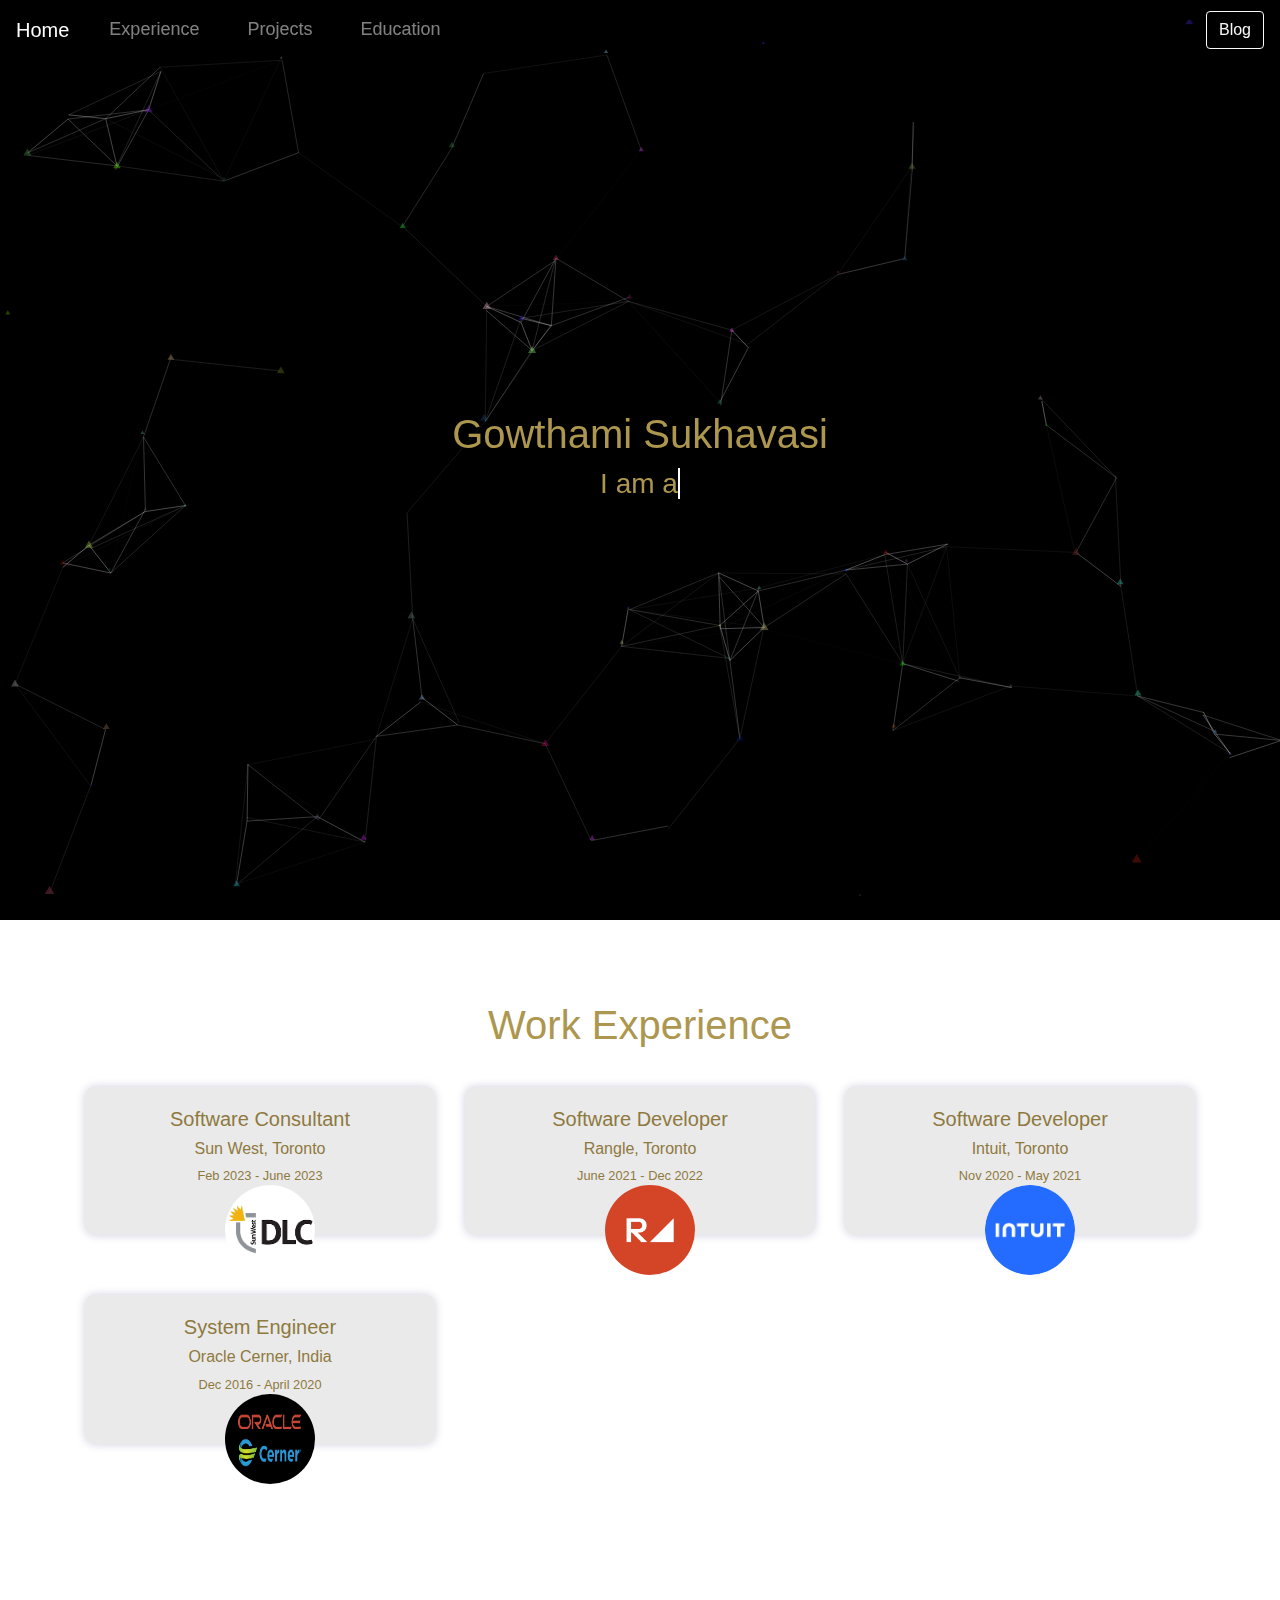
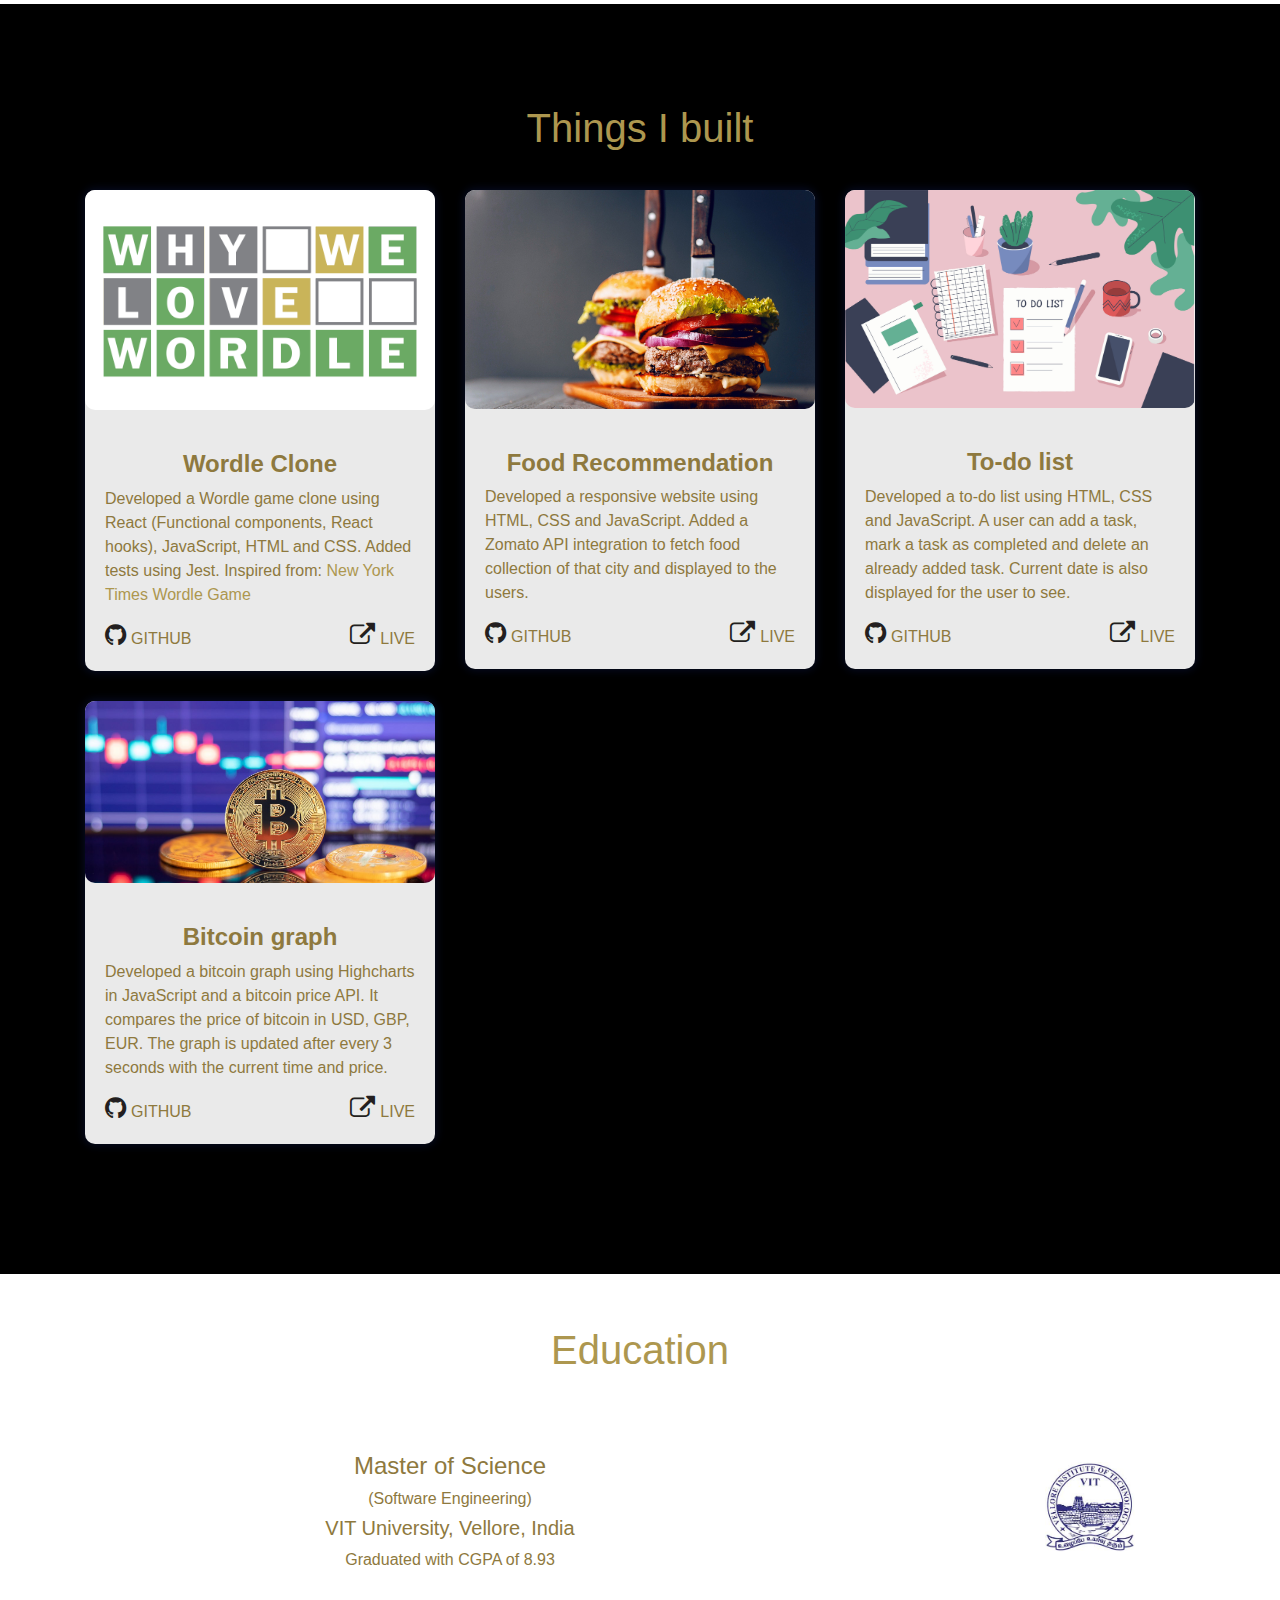
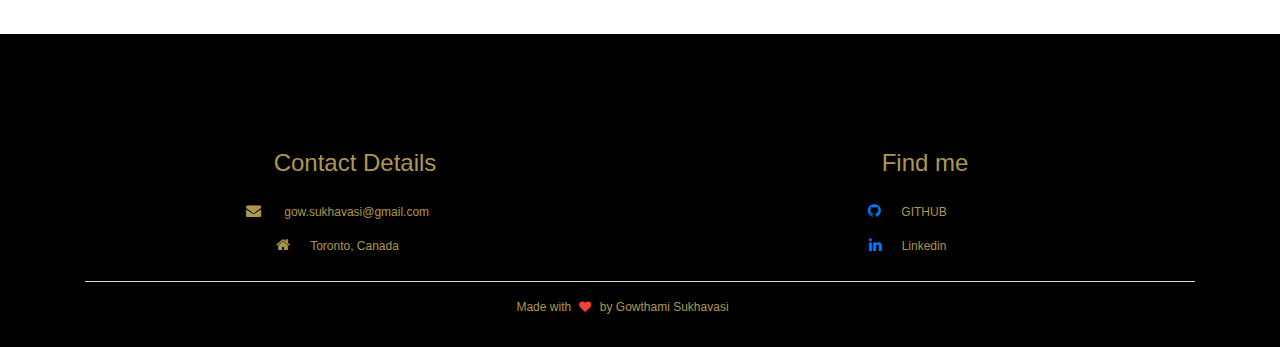
==== commit 9f6c9151: "Added a new project" ====
--- a/index.html
+++ b/index.html
@@ -96,6 +96,28 @@
                 <div class="col-md-4">
                     <div class="project-box">
                         <div class="project-img">
+                            <a target="_blank" href="https://wordle-gowthami.netlify.app/">
+                                <img src="img/wordle.png"></a>
+                        </div>
+                        <div class="project-details">
+                            <h4>Wordle Clone</h4>
+                            <p> Developed a Wordle game clone using React (Functional components, React hooks), JavaScript, HTML and CSS.
+                                Added tests using Jest. Inspired from: <a target="_blank"
+                                href="https://www.nytimes.com/games/wordle/index.html">New York Times Wordle Game</a>
+                            </p>
+                            <div>
+                                <span><a target="_blank" href="https://github.com/gowthami-sukhavasi/Wordle_Clone"><i
+                                            class="fa fa-github"></i></a>GITHUB</span>
+                                <span style="float: right;"><a target="_blank"
+                                        href="https://wordle-gowthami.netlify.app/"><i
+                                            class="fa fa-external-link"></i></a>LIVE</span>
+                            </div>
+                        </div>
+                    </div>
+                </div>
+                <div class="col-md-4">
+                    <div class="project-box">
+                        <div class="project-img">
 
                             <a target="_blank" href=" https://gowthami.live/Food-recommendation/">
                                 <img src="img/burgers.jpeg">
@@ -103,7 +125,7 @@
                         </div>
                         <div class="project-details">
                             <h4 class="food_recommendation">Food Recommendation</h4>
-                            <p>Developed a responsive website using HTML, CSS and Javascript. Added a Zomato API
+                            <p>Developed a responsive website using HTML, CSS and JavaScript. Added a Zomato API
                                 integration to fetch
                                 food collection of that city and displayed to the users.<br></p>
                             <div>
@@ -112,7 +134,7 @@
                                             class="fa fa-github"></i></a>GITHUB</span>
                                 <span style="float: right;"><a target="_blank"
                                         href=" https://gowthami.live/Food-recommendation/"><i
-                                            class="fa fa-external-link"></i></a>VIEW</span>
+                                            class="fa fa-external-link"></i></a>LIVE</span>
                             </div>
                         </div>
                     </div>
@@ -126,7 +148,7 @@
                         </div>
                         <div class="project-details">
                             <h4>To-do list</h4>
-                            <p>Developed a to-do list using HTML, CSS and Javascript.
+                            <p>Developed a to-do list using HTML, CSS and JavaScript.
                                 A user can add a task, mark a task as completed and delete an already added task.
                                 Current date is also displayed for the user to see.</p>
                             <div>
@@ -134,7 +156,7 @@
                                             class="fa fa-github"></i></a>GITHUB</span>
                                 <span style="float: right;"><a target="_blank"
                                         href="https://gowthami-sukhavasi.github.io/To-do-list/"><i
-                                            class="fa fa-external-link"></i></a>VIEW</span>
+                                            class="fa fa-external-link"></i></a>LIVE</span>
                             </div>
                         </div>
                     </div>
@@ -144,21 +166,20 @@
                         <div class="project-img">
                             <a target="_blank" href="https://gowthami-sukhavasi.github.io/Bitcoin-price/">
                                 <img
-                                    src="https://c8.alamy.com/comp/M310CF/golden-bitcoin-crypto-currency-symbol-coin-on-silver-diamond-steel-M310CF.jpg">
+                                    src="img/bitcoin.jpeg">
                             </a>
                         </div>
                         <div class="project-details">
                             <h4>Bitcoin graph</h4>
-                            <p> Developed a bitcoin graph using highcharts in javascript and a bitcoin price API. It
-                                compares
-                                the price of bitcoin in USD, GBP, EUR. The graph is updated after every 3 seconds with
+                            <p> Developed a bitcoin graph using Highcharts in JavaScript and a bitcoin price API. It
+                                compares the price of bitcoin in USD, GBP, EUR. The graph is updated after every 3 seconds with
                                 the current time and price.</p>
                             <div>
                                 <span><a target="_blank" href="https://github.com/gowthami-sukhavasi/Bitcoin-price"><i
                                             class="fa fa-github"></i></a>GITHUB</span>
                                 <span style="float: right;"><a target="_blank"
                                         href="https://gowthami-sukhavasi.github.io/Bitcoin-price/"><i
-                                            class="fa fa-external-link"></i></a>VIEW</span>
+                                            class="fa fa-external-link"></i></a>LIVE</span>
                             </div>
                         </div>
                     </div>
--- a/style.css
+++ b/style.css
@@ -223,6 +223,10 @@
     color: dodgerblue;
 }
 
+.projects a{
+    color:#AD974F;;
+}
+
 .projects .fa {
     font-size: 25px;
     color: #231F20;
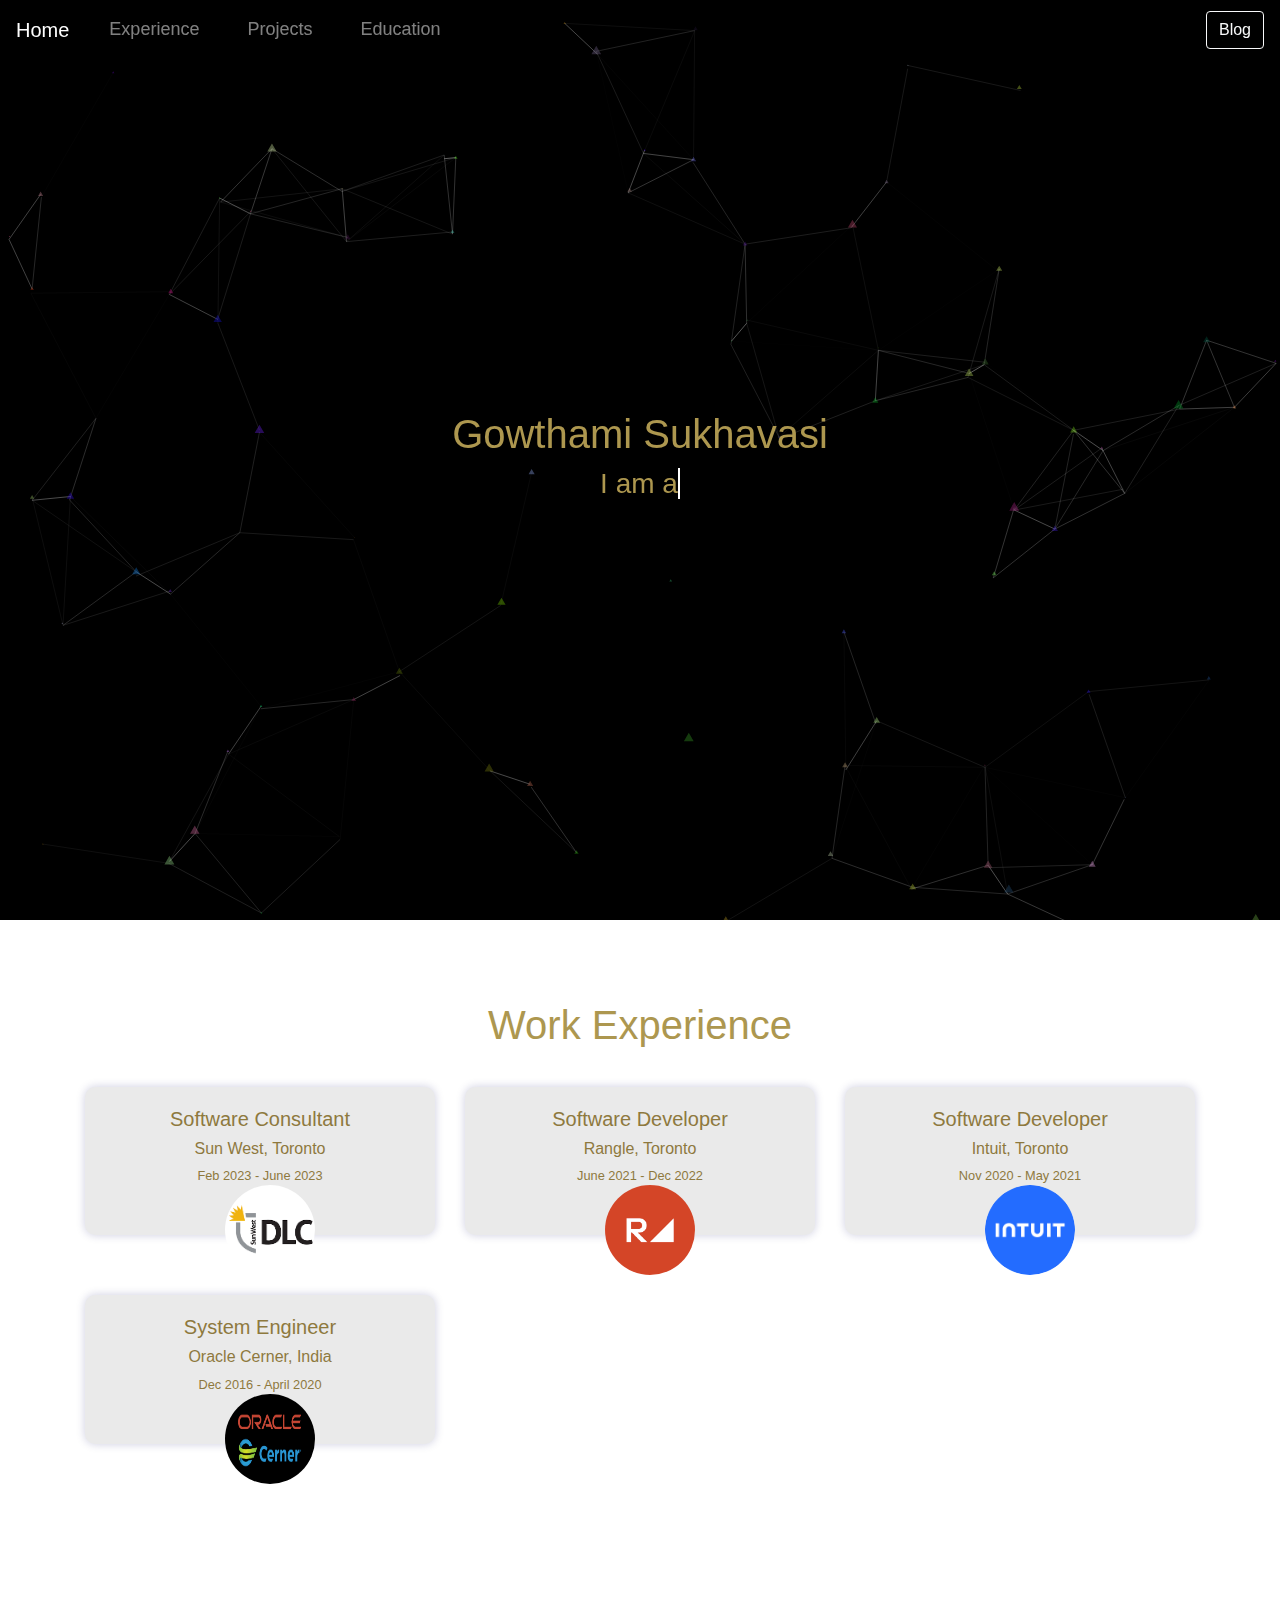
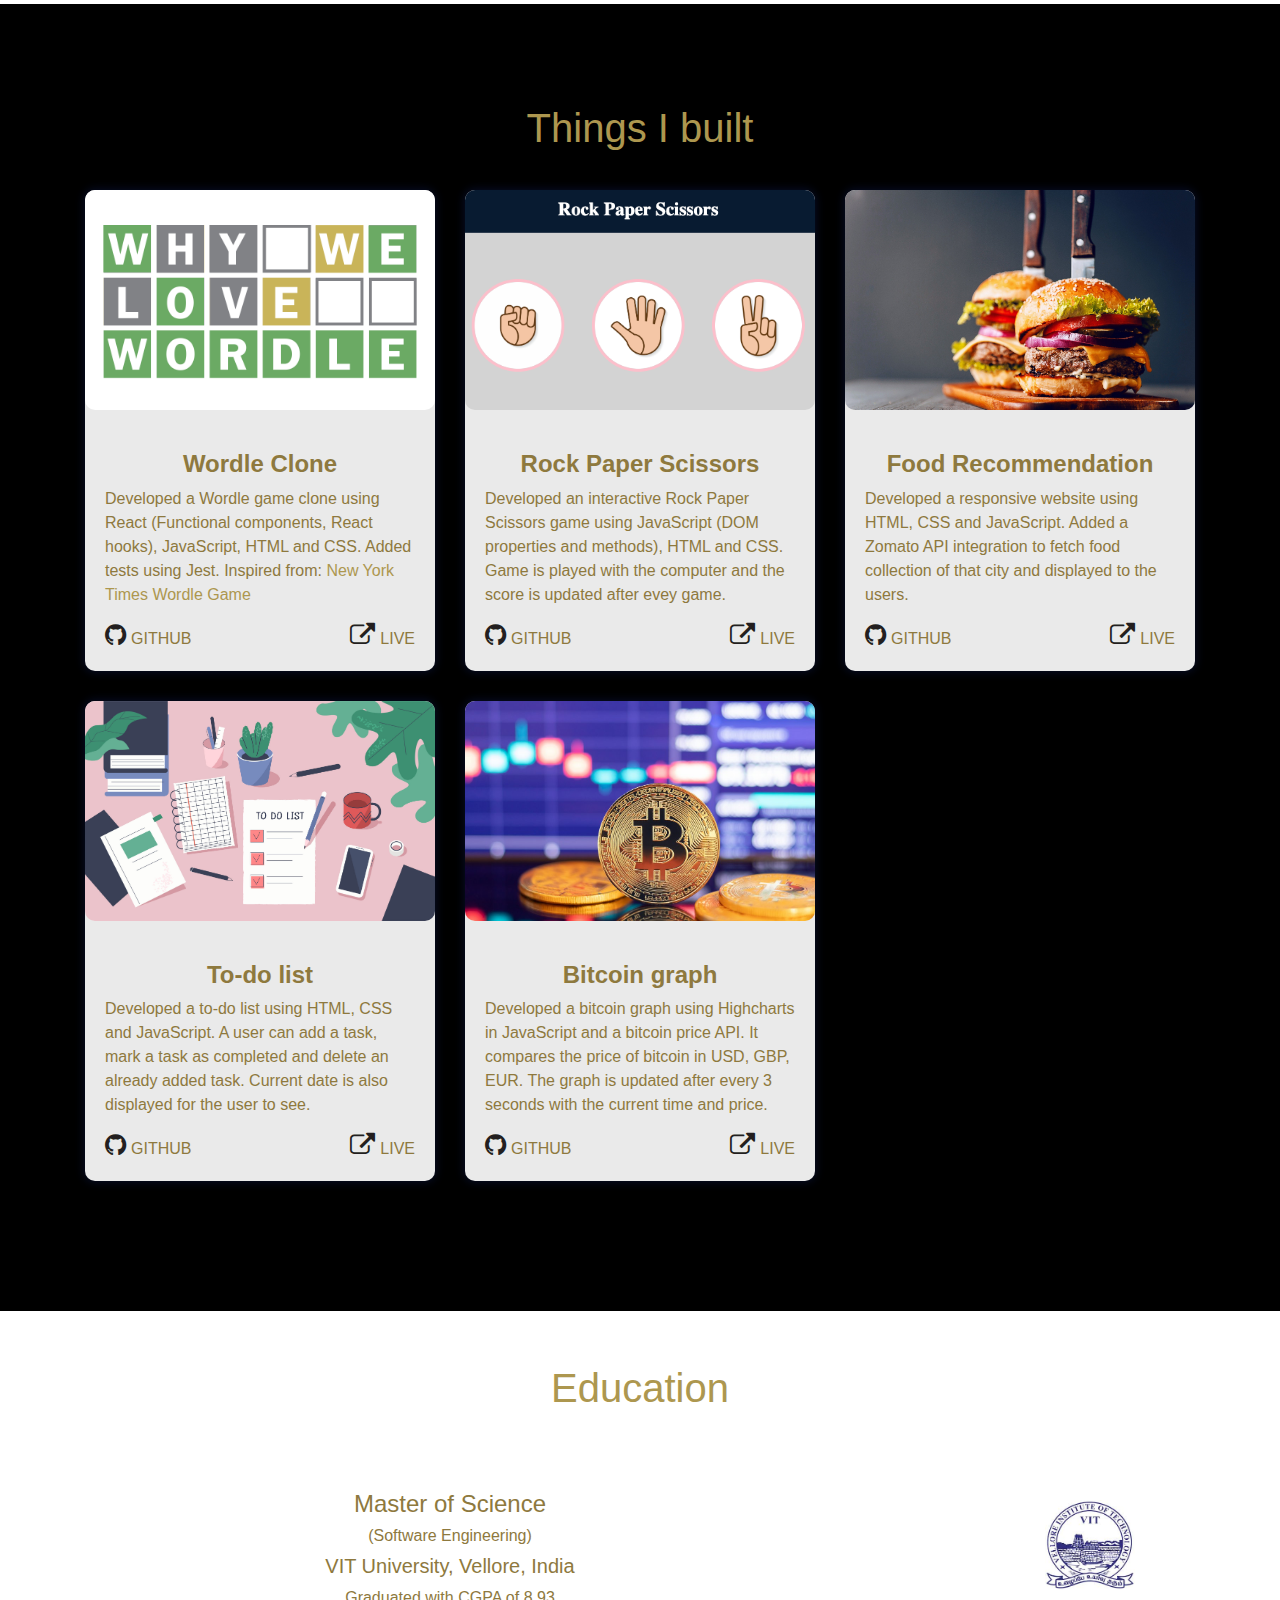
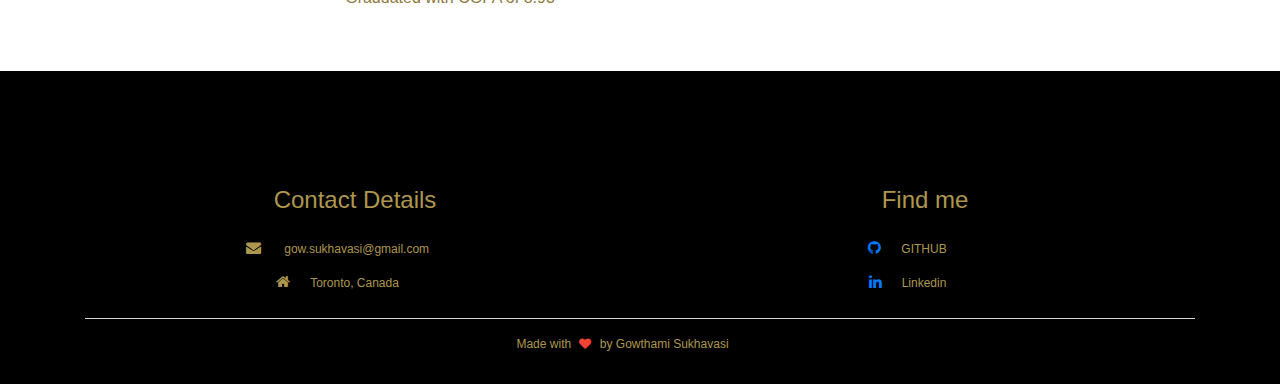
==== commit 8de5ee9e: "Added a new project" ====
--- a/index.html
+++ b/index.html
@@ -101,15 +101,39 @@
                         </div>
                         <div class="project-details">
                             <h4>Wordle Clone</h4>
-                            <p> Developed a Wordle game clone using React (Functional components, React hooks), JavaScript, HTML and CSS.
+                            <p> Developed a Wordle game clone using React (Functional components, React hooks),
+                                JavaScript, HTML and CSS.
                                 Added tests using Jest. Inspired from: <a target="_blank"
-                                href="https://www.nytimes.com/games/wordle/index.html">New York Times Wordle Game</a>
+                                    href="https://www.nytimes.com/games/wordle/index.html">New York Times Wordle
+                                    Game</a>
                             </p>
                             <div>
                                 <span><a target="_blank" href="https://github.com/gowthami-sukhavasi/Wordle_Clone"><i
                                             class="fa fa-github"></i></a>GITHUB</span>
                                 <span style="float: right;"><a target="_blank"
                                         href="https://wordle-gowthami.netlify.app/"><i
+                                            class="fa fa-external-link"></i></a>LIVE</span>
+                            </div>
+                        </div>
+                    </div>
+                </div>
+                <div class="col-md-4">
+                    <div class="project-box">
+                        <div class="project-img">
+                            <a target="_blank" href="https://gowthami.live/Rock-Paper-Scissors-Game/">
+                                <img src="img/Rock_paper_scissors.png"></a>
+                        </div>
+                        <div class="project-details">
+                            <h4>Rock Paper Scissors</h4>
+                            <p> Developed an interactive Rock Paper Scissors game using JavaScript (DOM properties
+                                and methods), HTML and CSS. Game is played with the computer and the score is updated
+                                after evey game.</p>
+                            <div>
+                                <span><a target="_blank"
+                                        href="https://github.com/gowthami-sukhavasi/Rock-Paper-Scissors-Game"><i
+                                            class="fa fa-github"></i></a>GITHUB</span>
+                                <span style="float: right;"><a target="_blank"
+                                        href="https://gowthami.live/Rock-Paper-Scissors-Game/"><i
                                             class="fa fa-external-link"></i></a>LIVE</span>
                             </div>
                         </div>
@@ -165,15 +189,14 @@
                     <div class="project-box">
                         <div class="project-img">
                             <a target="_blank" href="https://gowthami-sukhavasi.github.io/Bitcoin-price/">
-                                <img
-                                    src="img/bitcoin.jpeg">
+                                <img src="img/bitcoin.jpeg">
                             </a>
                         </div>
                         <div class="project-details">
                             <h4>Bitcoin graph</h4>
                             <p> Developed a bitcoin graph using Highcharts in JavaScript and a bitcoin price API. It
-                                compares the price of bitcoin in USD, GBP, EUR. The graph is updated after every 3 seconds with
-                                the current time and price.</p>
+                                compares the price of bitcoin in USD, GBP, EUR. The graph is updated after every 3
+                                seconds with the current time and price.</p>
                             <div>
                                 <span><a target="_blank" href="https://github.com/gowthami-sukhavasi/Bitcoin-price"><i
                                             class="fa fa-github"></i></a>GITHUB</span>
--- a/style.css
+++ b/style.css
@@ -206,7 +206,9 @@
 .project-img img {
     width: 100%;
     max-height: 220px;
+    min-height: 220px;
     border-radius: 10px;
+    object-fit: cover;
     transition: 0.5s;
 }
 
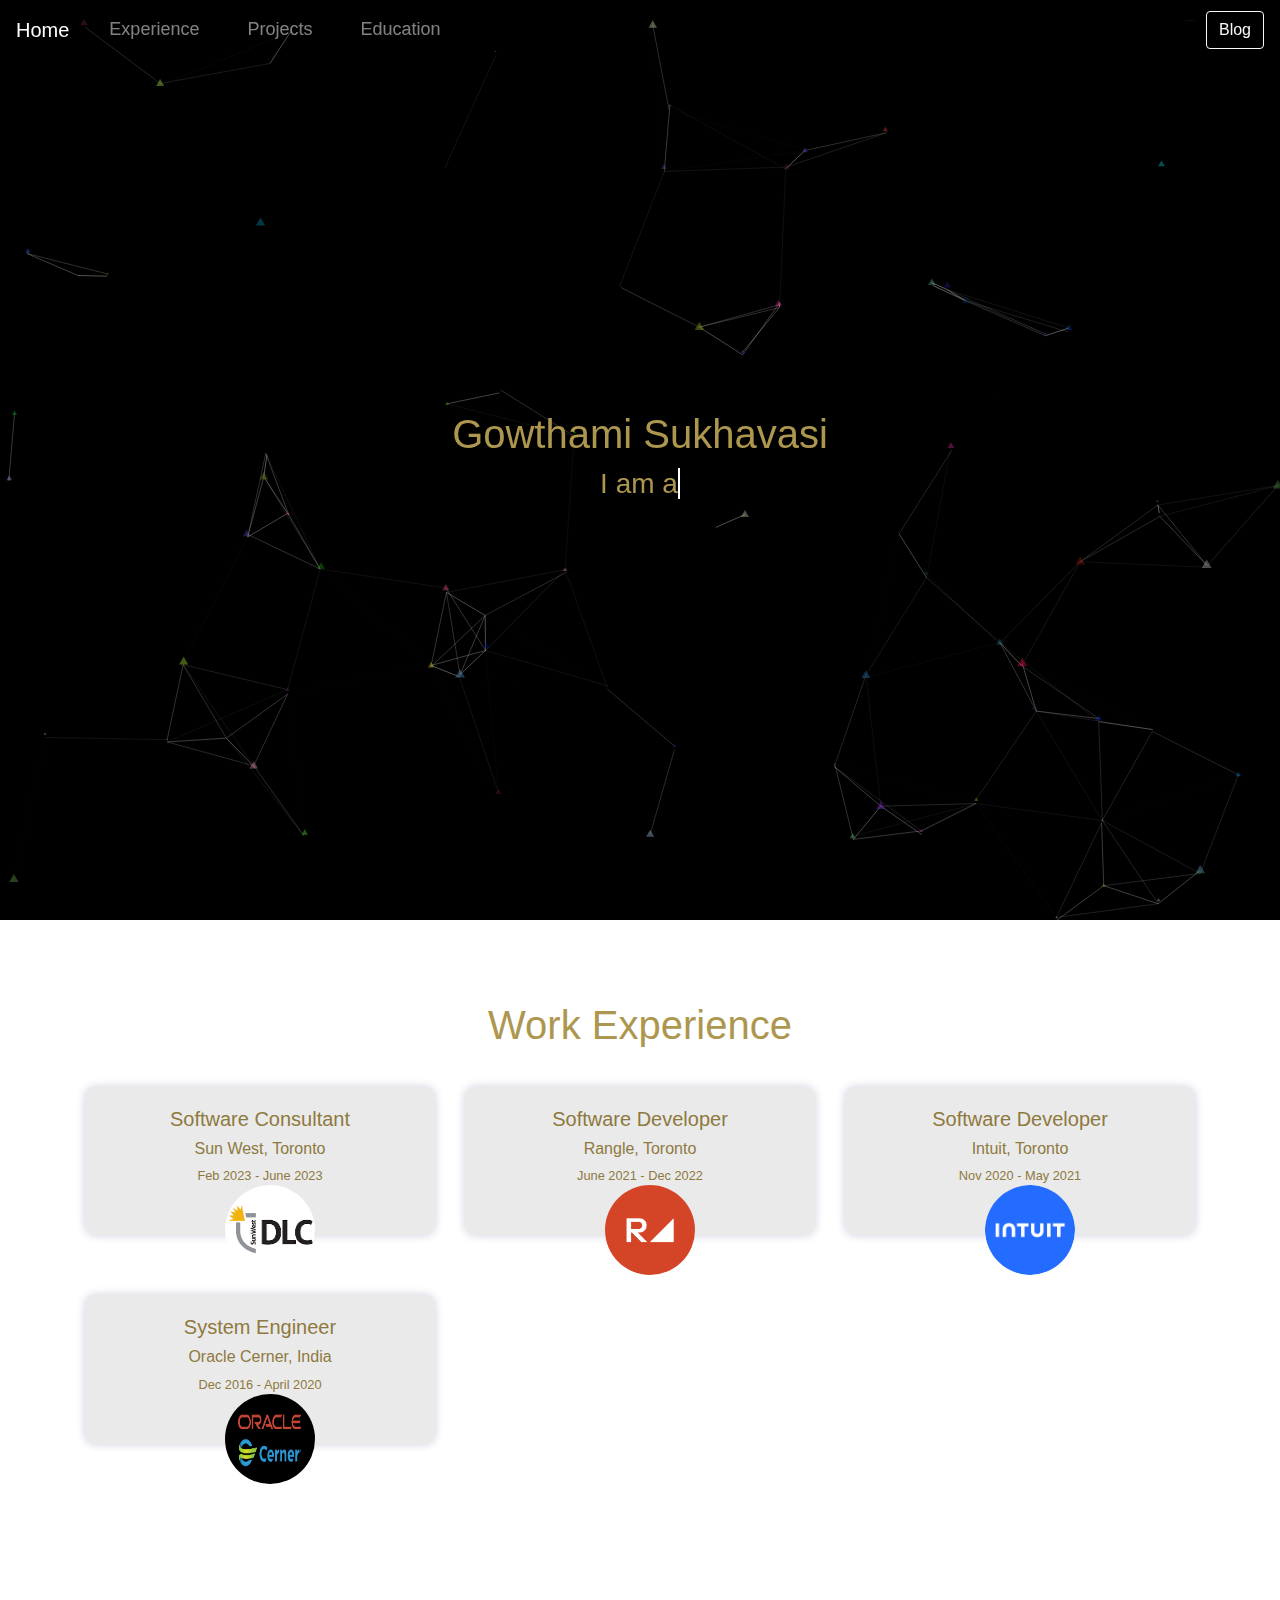
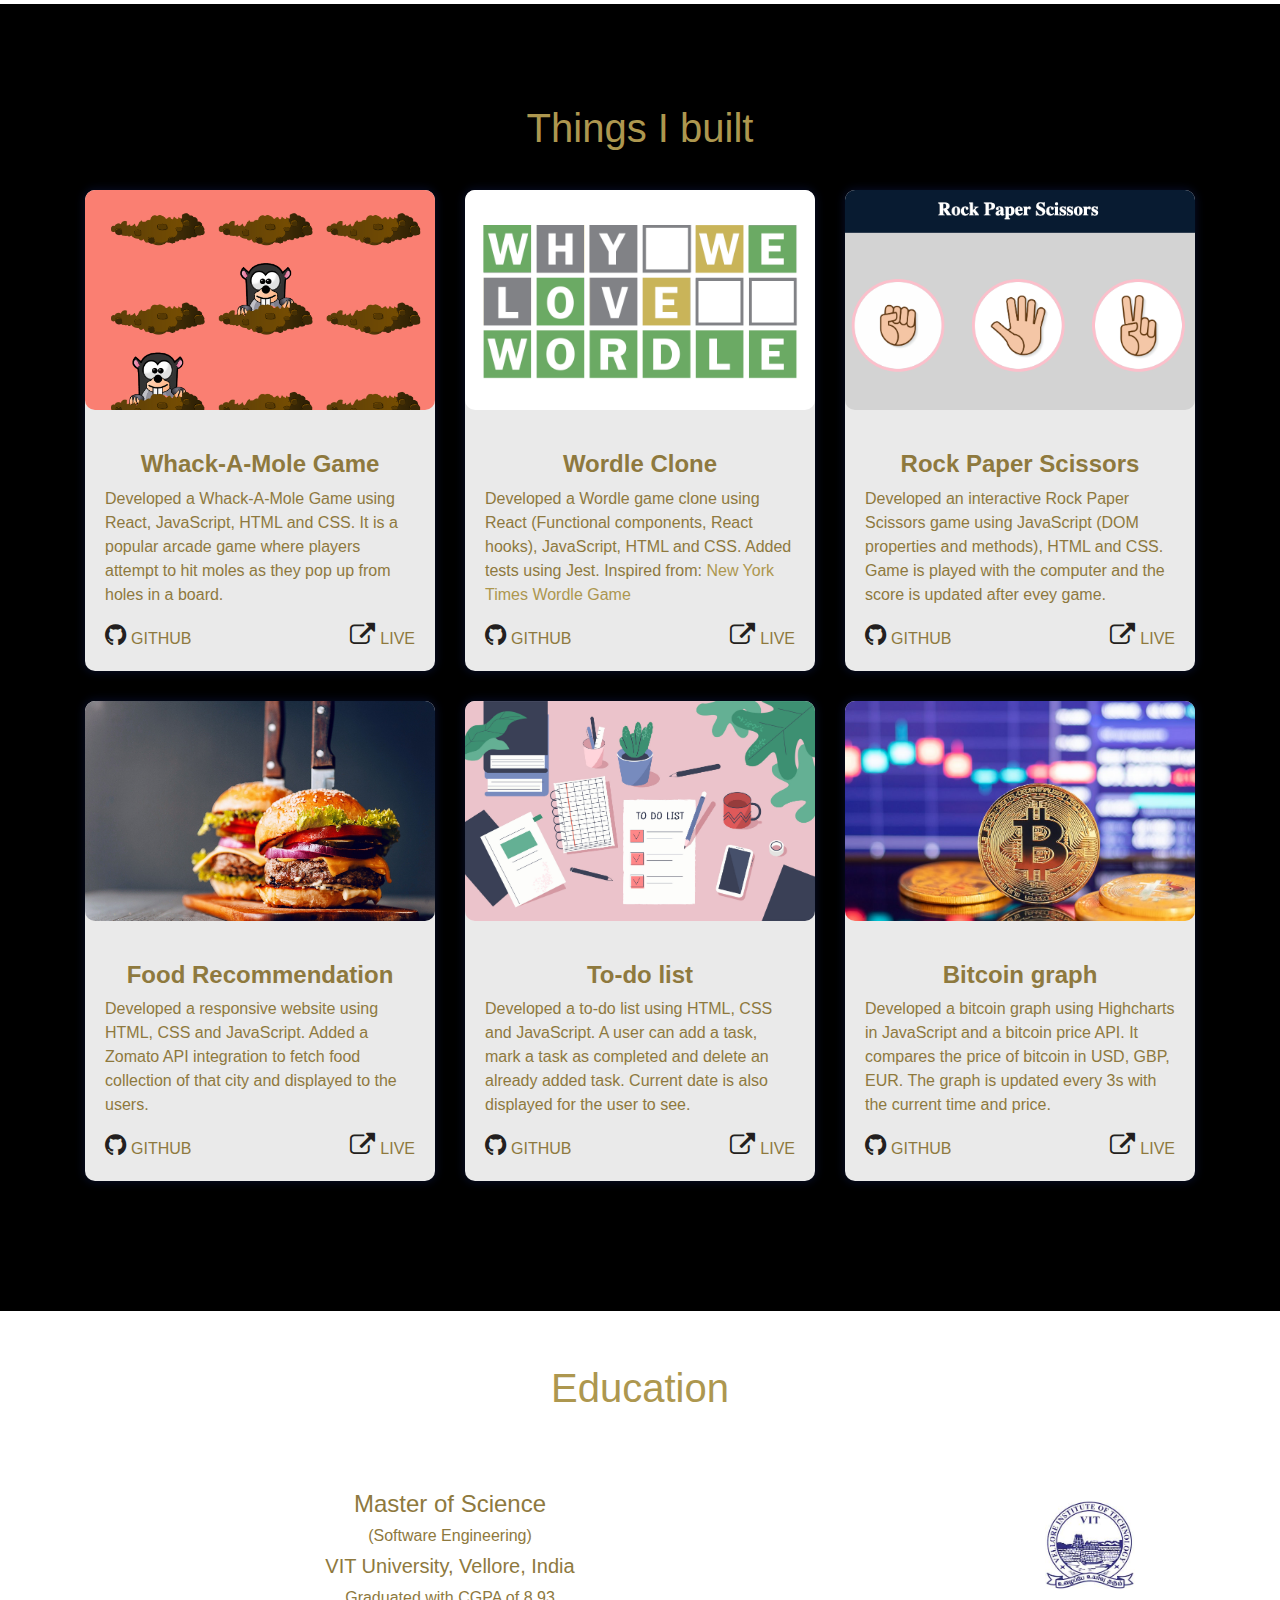
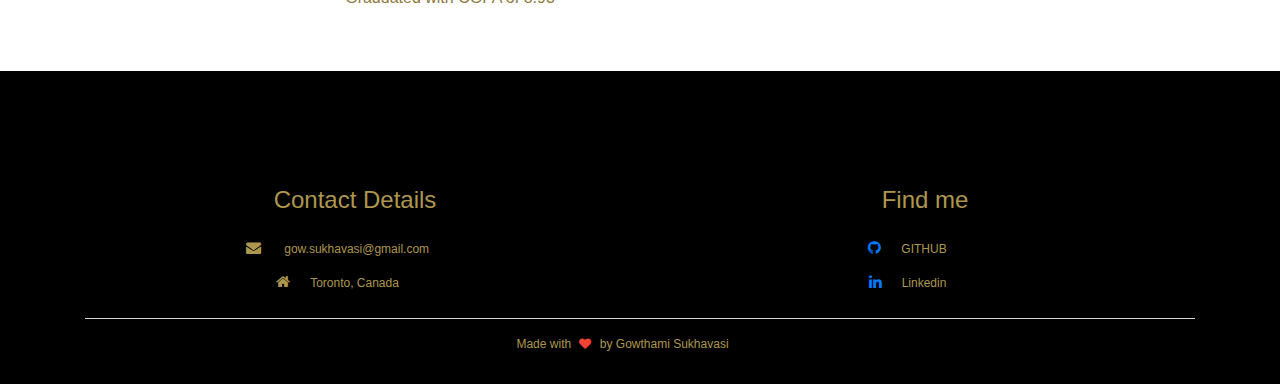
==== commit cfaa4895: "Added a new project" ====
--- a/index.html
+++ b/index.html
@@ -96,6 +96,28 @@
                 <div class="col-md-4">
                     <div class="project-box">
                         <div class="project-img">
+                            <a target="_blank" href="https://gowthami.live/WhacAMole-React/">
+                                <img src="img/WhackAMole.png"></a>
+                        </div>
+                        <div class="project-details">
+                            <h4>Whack-A-Mole Game</h4>
+                            <p> Developed a Whack-A-Mole Game using React, JavaScript, HTML and CSS.
+                                It is a popular arcade game where players attempt to hit moles as they pop up from holes
+                                in a board.
+                            </p>
+                            <div>
+                                <span><a target="_blank" href="https://github.com/gowthami-sukhavasi/WhacAMole-React"><i
+                                            class="fa fa-github"></i></a>GITHUB</span>
+                                <span style="float: right;"><a target="_blank"
+                                        href="https://gowthami.live/WhacAMole-React/"><i
+                                            class="fa fa-external-link"></i></a>LIVE</span>
+                            </div>
+                        </div>
+                    </div>
+                </div>
+                <div class="col-md-4">
+                    <div class="project-box">
+                        <div class="project-img">
                             <a target="_blank" href="https://wordle-gowthami.netlify.app/">
                                 <img src="img/wordle.png"></a>
                         </div>
@@ -195,8 +217,8 @@
                         <div class="project-details">
                             <h4>Bitcoin graph</h4>
                             <p> Developed a bitcoin graph using Highcharts in JavaScript and a bitcoin price API. It
-                                compares the price of bitcoin in USD, GBP, EUR. The graph is updated after every 3
-                                seconds with the current time and price.</p>
+                                compares the price of bitcoin in USD, GBP, EUR. The graph is updated every 3s with the
+                                current time and price.</p>
                             <div>
                                 <span><a target="_blank" href="https://github.com/gowthami-sukhavasi/Bitcoin-price"><i
                                             class="fa fa-github"></i></a>GITHUB</span>
--- a/style.css
+++ b/style.css
@@ -200,7 +200,7 @@
 
 .project-box {
     background-color: #EAEAEA;
-    max-height: 650px;
+    min-height: 450px;
 }
 
 .project-img img {
@@ -225,8 +225,9 @@
     color: dodgerblue;
 }
 
-.projects a{
-    color:#AD974F;;
+.projects a {
+    color: #AD974F;
+    ;
 }
 
 .projects .fa {
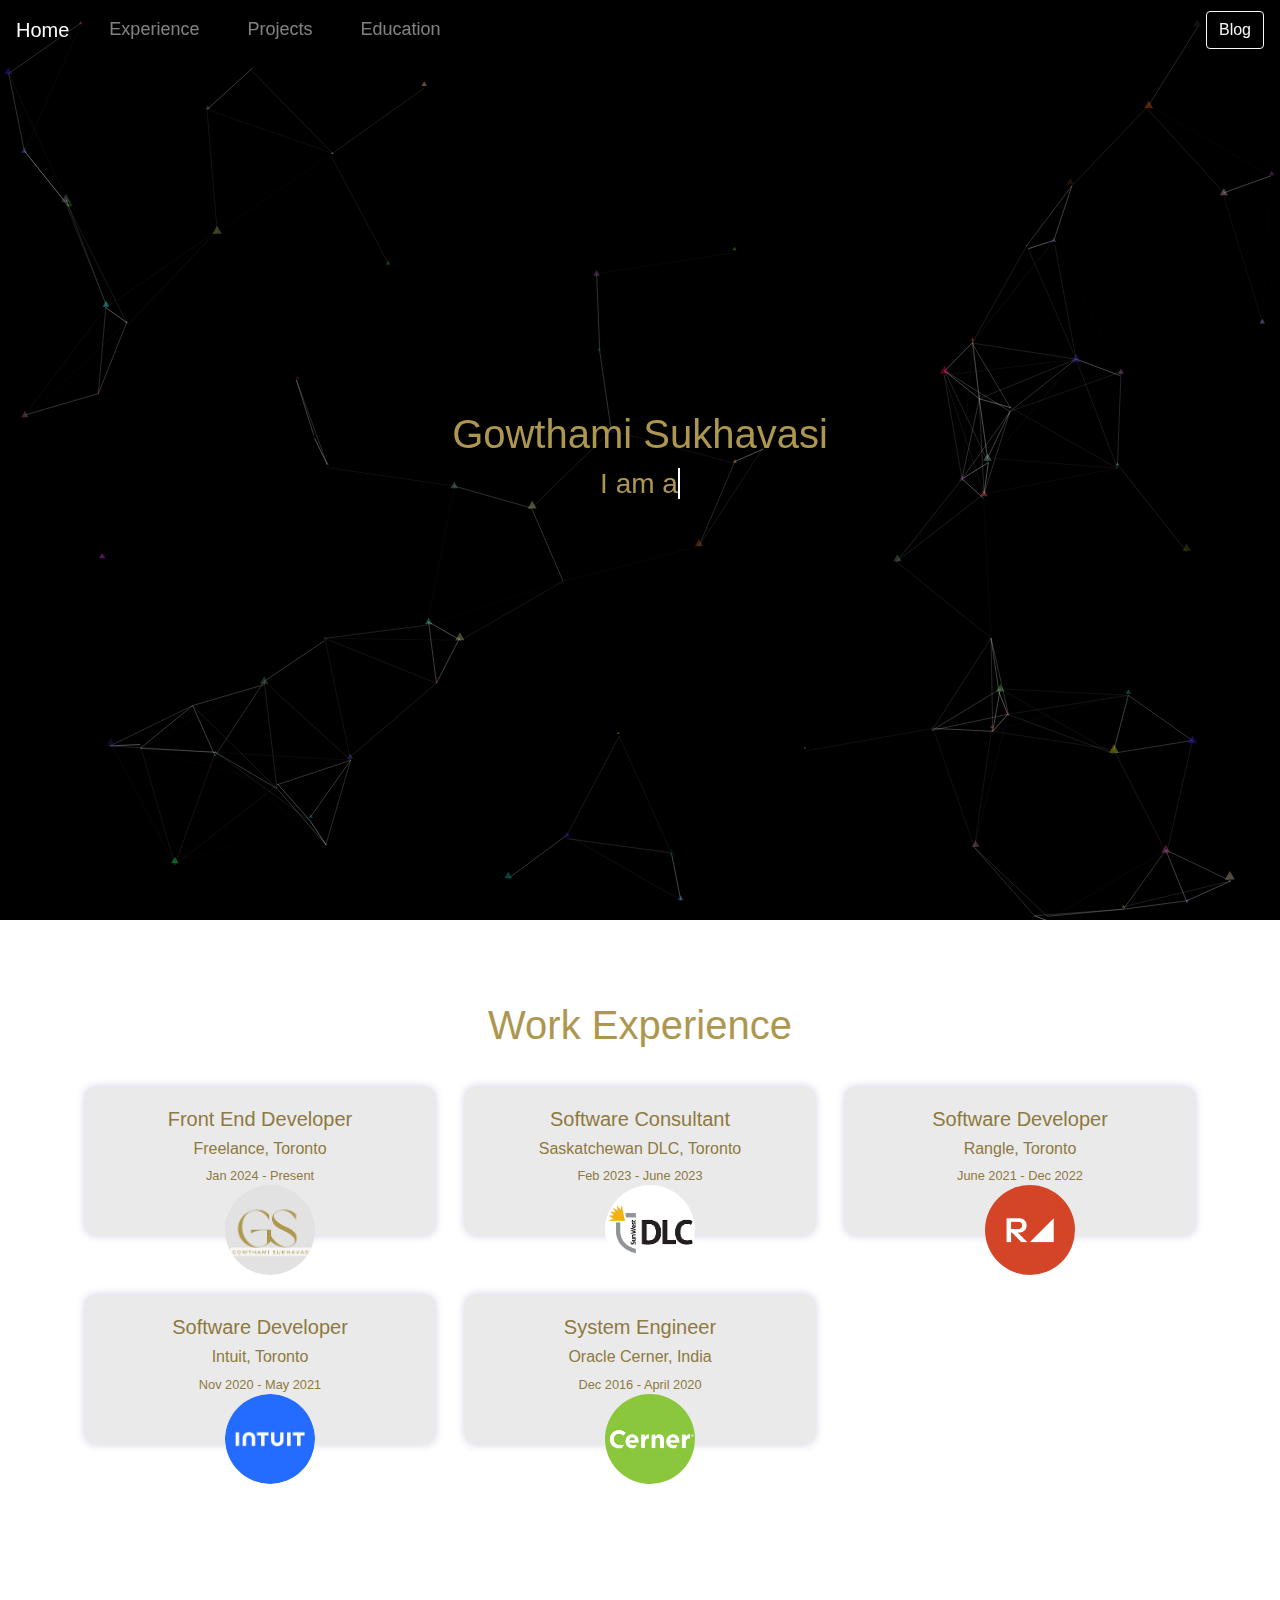
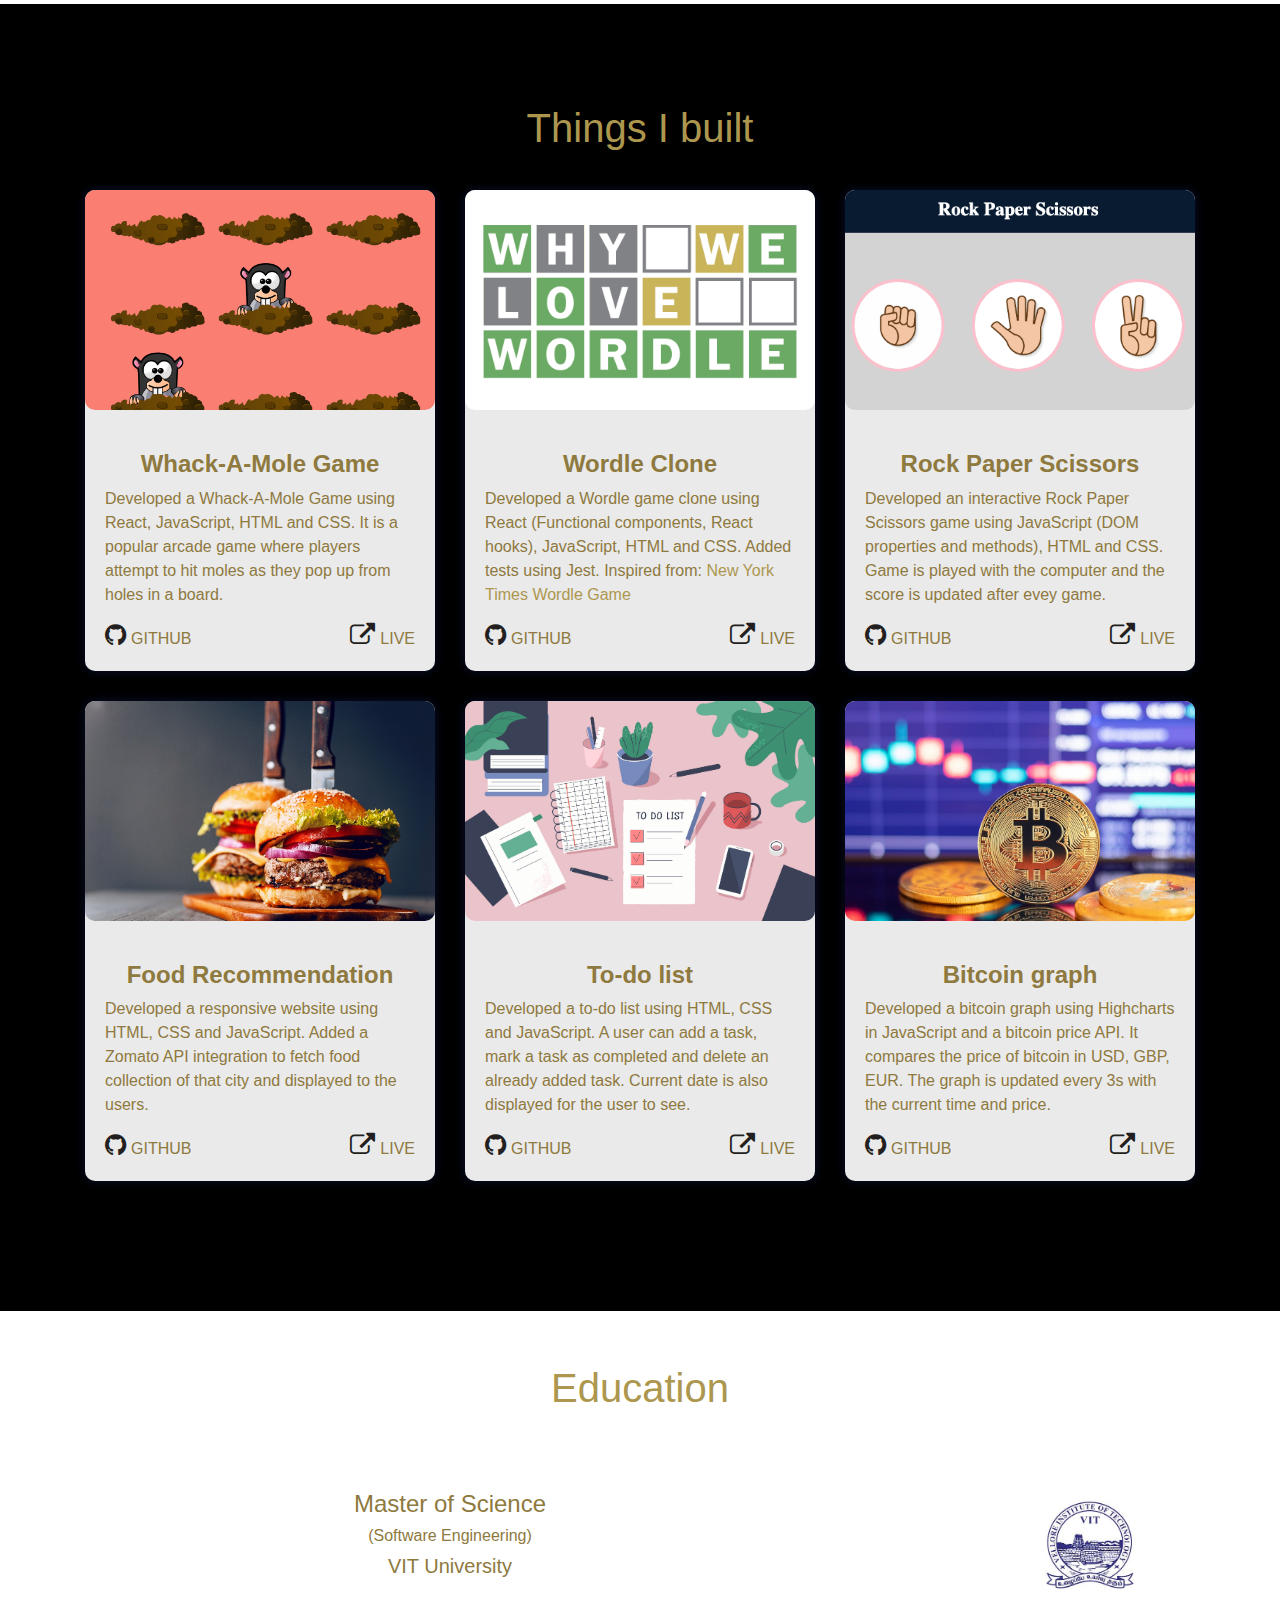
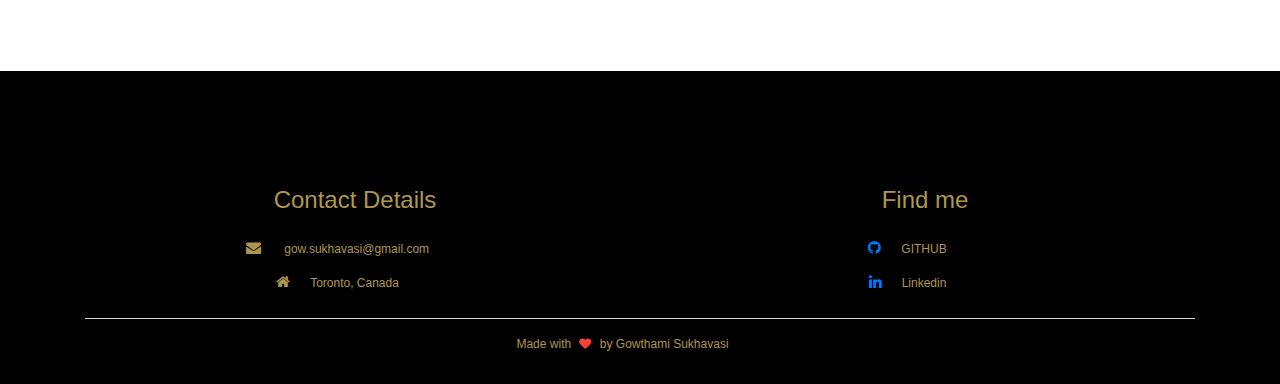
==== commit ba69c67a: "Updated assets" ====
--- a/index.html
+++ b/index.html
@@ -53,11 +53,21 @@
             <div class="row">
                 <div class="col-md-6 col-lg-4">
                     <div class="user-details">
+                        <h5>Front End Developer</h5>
+                        <h6>Freelance, Toronto</h6>
+                        <small>Jan 2024 - Present</small>
+                    </div>
+                    <a href="https://github.com/gowthami-sukhavasi" target="_blank"><img
+                            src="/assets/images/companies/1-GS.png"></a>
+                </div>
+                <div class="col-md-6 col-lg-4">
+                    <div class="user-details">
                         <h5>Software Consultant</h5>
-                        <h6>Sun West, Toronto</h6>
+                        <h6>Saskatchewan DLC, Toronto</h6>
                         <small>Feb 2023 - June 2023</small>
                     </div>
-                    <a href="https://www.sunwestdlc.ca/" target="_blank"><img src="img/SunWest_Logo.png"></a>
+                    <a href="https://www.saskdlc.ca/" target="_blank"><img
+                            src="/assets/images/companies/4-SunWest.png"></a>
                 </div>
                 <div class="col-md-6 col-lg-4">
                     <div class="user-details">
@@ -65,7 +75,7 @@
                         <h6>Rangle, Toronto</h6>
                         <small>June 2021 - Dec 2022</small>
                     </div>
-                    <a href="https://rangle.io/" target="_blank"><img src="img/Rangle_Logo.png"></a>
+                    <a href="https://rangle.io/" target="_blank"><img src="/assets/images/companies/3-Rangle.png"></a>
                 </div>
 
                 <div class="col-md-6 col-lg-4">
@@ -75,7 +85,8 @@
                         <h6>Intuit, Toronto</h6>
                         <small>Nov 2020 - May 2021</small>
                     </div>
-                    <a href="https://www.intuit.com/ca/" target="_blank"><img src="img/Intuit_Logo.png"></a>
+                    <a href="https://www.intuit.com/ca/" target="_blank"><img
+                            src="assets/images/companies/2-Intuit.png"></a>
                 </div>
                 <div class="col-md-6 col-lg-4">
                     <div class="user-details">
@@ -83,7 +94,8 @@
                         <h6>Oracle Cerner, India</h6>
                         <small>Dec 2016 - April 2020</small>
                     </div>
-                    <a href="https://www.cerner.com/" target="_blank"><img src="img/Cerner-Logo.png"></a>
+                    <a href="https://www.cerner.com/" target="_blank"><img
+                            src="assets/images/companies/6-Cerner.png"></a>
                 </div>
             </div>
         </div>
@@ -97,7 +109,7 @@
                     <div class="project-box">
                         <div class="project-img">
                             <a target="_blank" href="https://gowthami.live/WhacAMole-React/">
-                                <img src="img/WhackAMole.png"></a>
+                                <img src="/assets/images/projects/5-WhackAMole.png"></a>
                         </div>
                         <div class="project-details">
                             <h4>Whack-A-Mole Game</h4>
@@ -119,7 +131,7 @@
                     <div class="project-box">
                         <div class="project-img">
                             <a target="_blank" href="https://wordle-gowthami.netlify.app/">
-                                <img src="img/wordle.png"></a>
+                                <img src="/assets/images/projects/4-Wordle.png"></a>
                         </div>
                         <div class="project-details">
                             <h4>Wordle Clone</h4>
@@ -143,7 +155,7 @@
                     <div class="project-box">
                         <div class="project-img">
                             <a target="_blank" href="https://gowthami.live/Rock-Paper-Scissors-Game/">
-                                <img src="img/Rock_paper_scissors.png"></a>
+                                <img src="/assets/images/projects/6-RockPaperScissors.png"></a>
                         </div>
                         <div class="project-details">
                             <h4>Rock Paper Scissors</h4>
@@ -166,7 +178,7 @@
                         <div class="project-img">
 
                             <a target="_blank" href=" https://gowthami.live/Food-recommendation/">
-                                <img src="img/burgers.jpeg">
+                                <img src="/assets/images/projects/3-Burgers.jpeg">
                             </a>
                         </div>
                         <div class="project-details">
@@ -189,7 +201,7 @@
                     <div class="project-box">
                         <div class="project-img">
                             <a target="_blank" href="https://gowthami-sukhavasi.github.io/To-do-list/">
-                                <img src="img/to-do-list.jpeg">
+                                <img src="/assets/images/projects/2-ToDoList.jpeg">
                             </a>
                         </div>
                         <div class="project-details">
@@ -211,7 +223,7 @@
                     <div class="project-box">
                         <div class="project-img">
                             <a target="_blank" href="https://gowthami-sukhavasi.github.io/Bitcoin-price/">
-                                <img src="img/bitcoin.jpeg">
+                                <img src="assets/images/projects/1_Bitcoin.jpeg">
                             </a>
                         </div>
                         <div class="project-details">
@@ -241,11 +253,10 @@
                     <div class="col-xs-5 col-sm-6 col-md-8">
                         <h4>Master of Science</h4>
                         <h6>(Software Engineering)</h6>
-                        <h5>VIT University, Vellore, India</h5>
-                        <p>Graduated with CGPA of 8.93</p>
+                        <h5>VIT University</h5>
                     </div>
                     <div class="col-xs-7 col-sm-6 col-md-4">
-                        <a href="https://vit.ac.in/" target="_blank"><img src="img/VIT_Logo.jpg"></a>
+                        <a href="https://vit.ac.in/" target="_blank"><img src="assets/images/companies/5-VIT.jpg"></a>
                     </div>
                 </div>
             </div>
--- a/style.css
+++ b/style.css
@@ -170,6 +170,7 @@
     height: 90px;
     border-radius: 50%;
     position: relative;
+    object-fit: cover;
     margin: -50px 0 20px 40%;
 }
 
